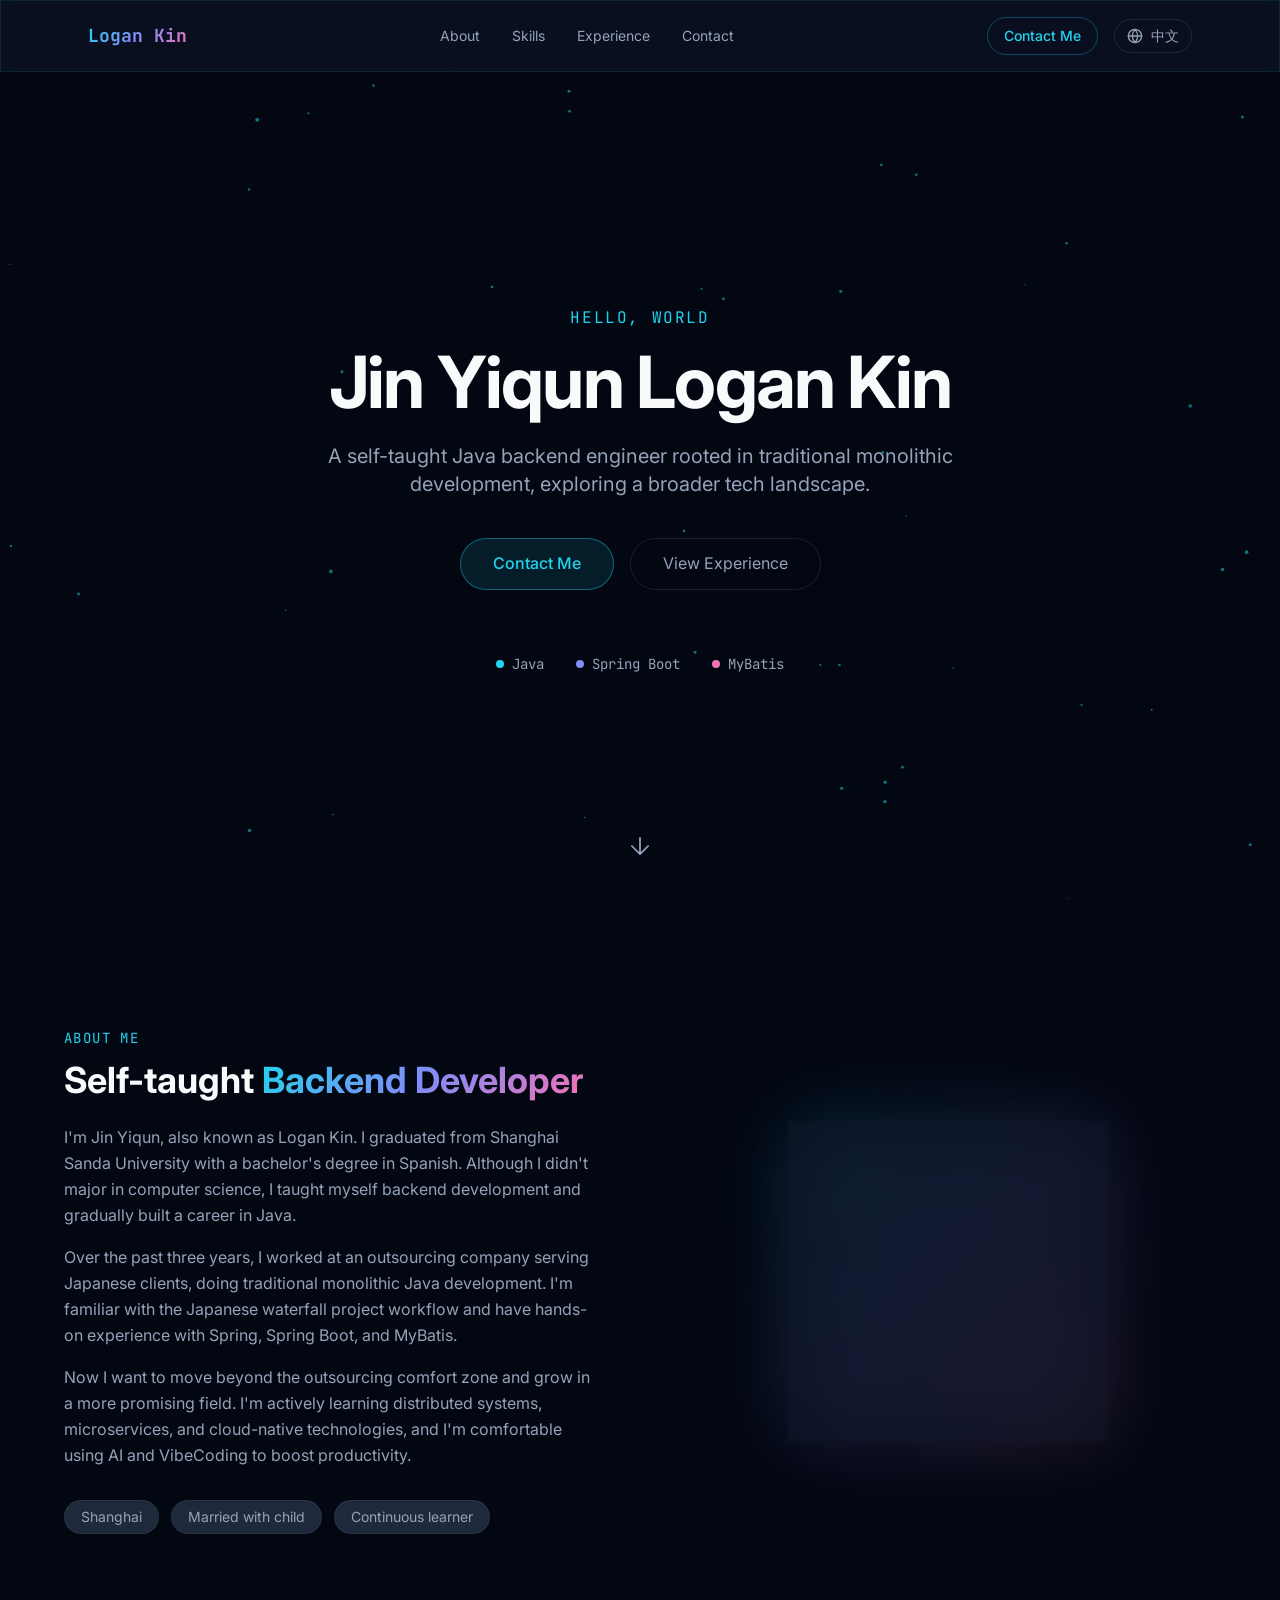
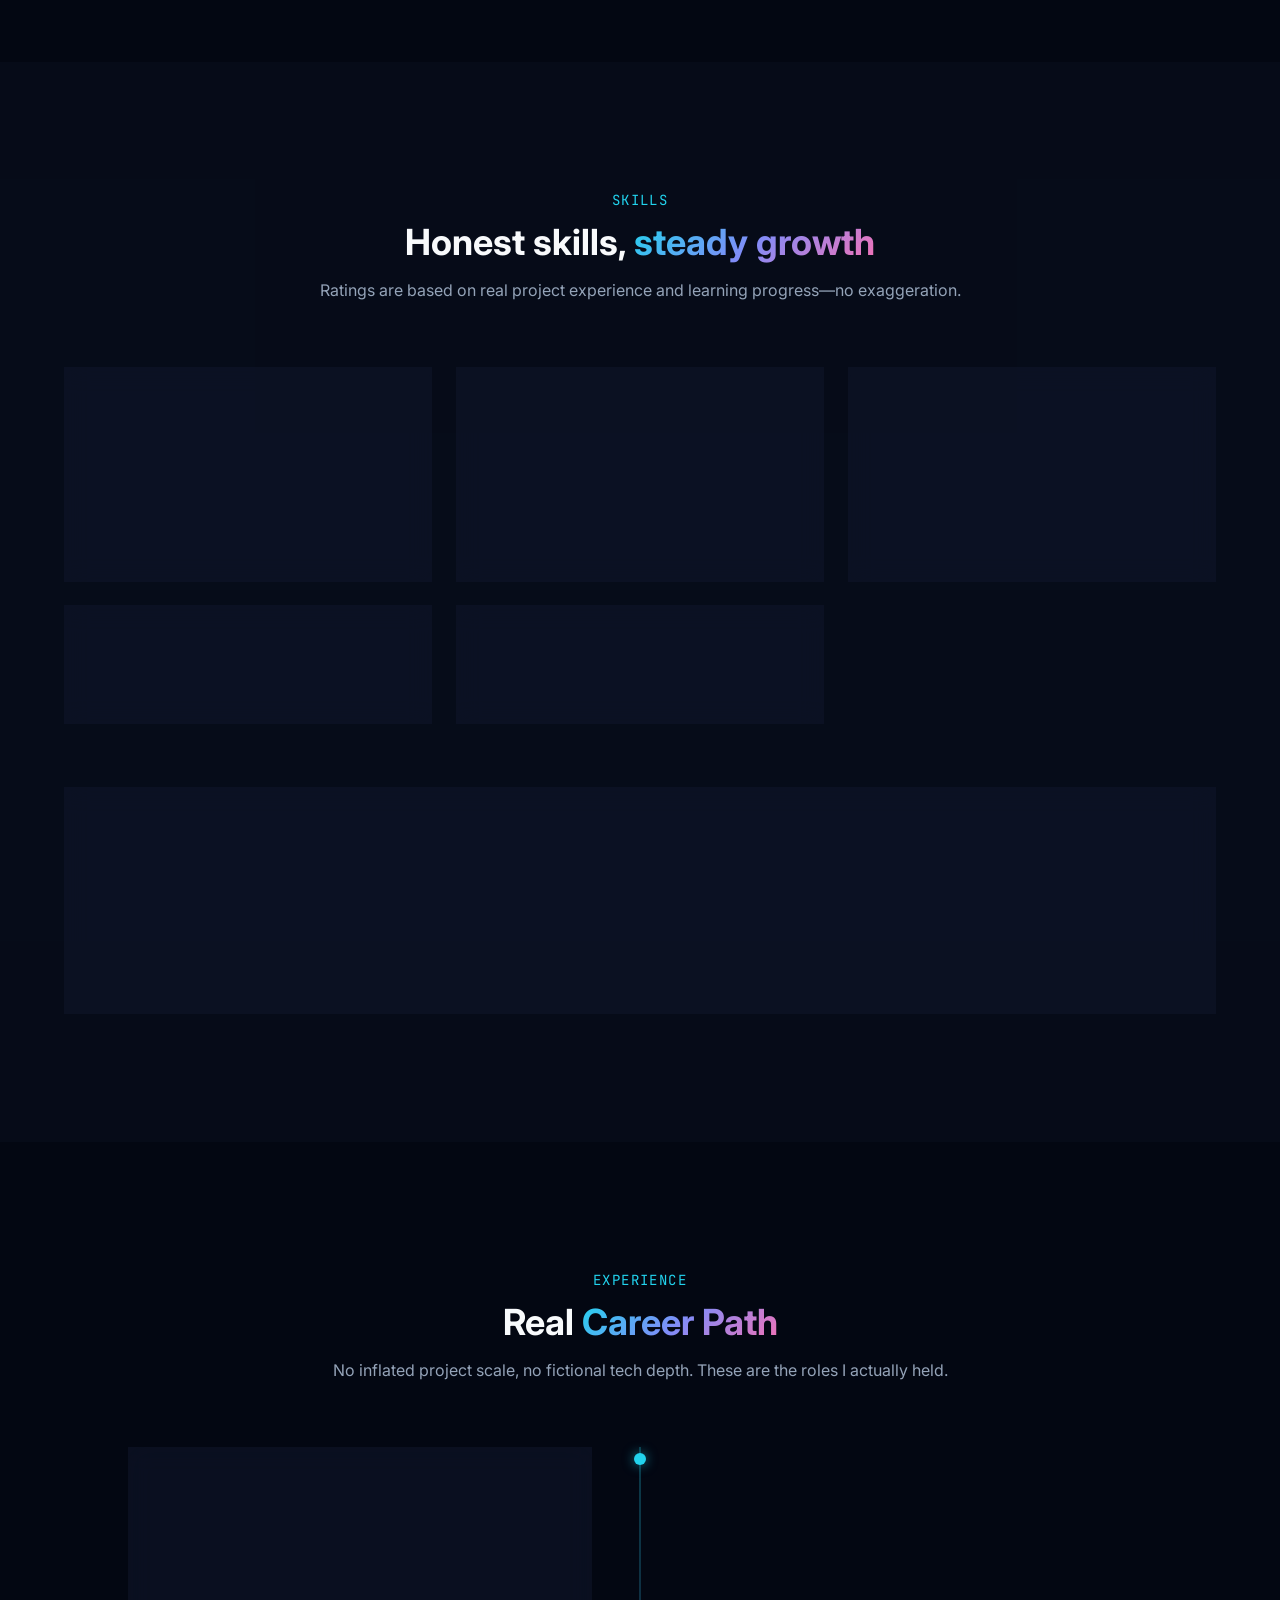
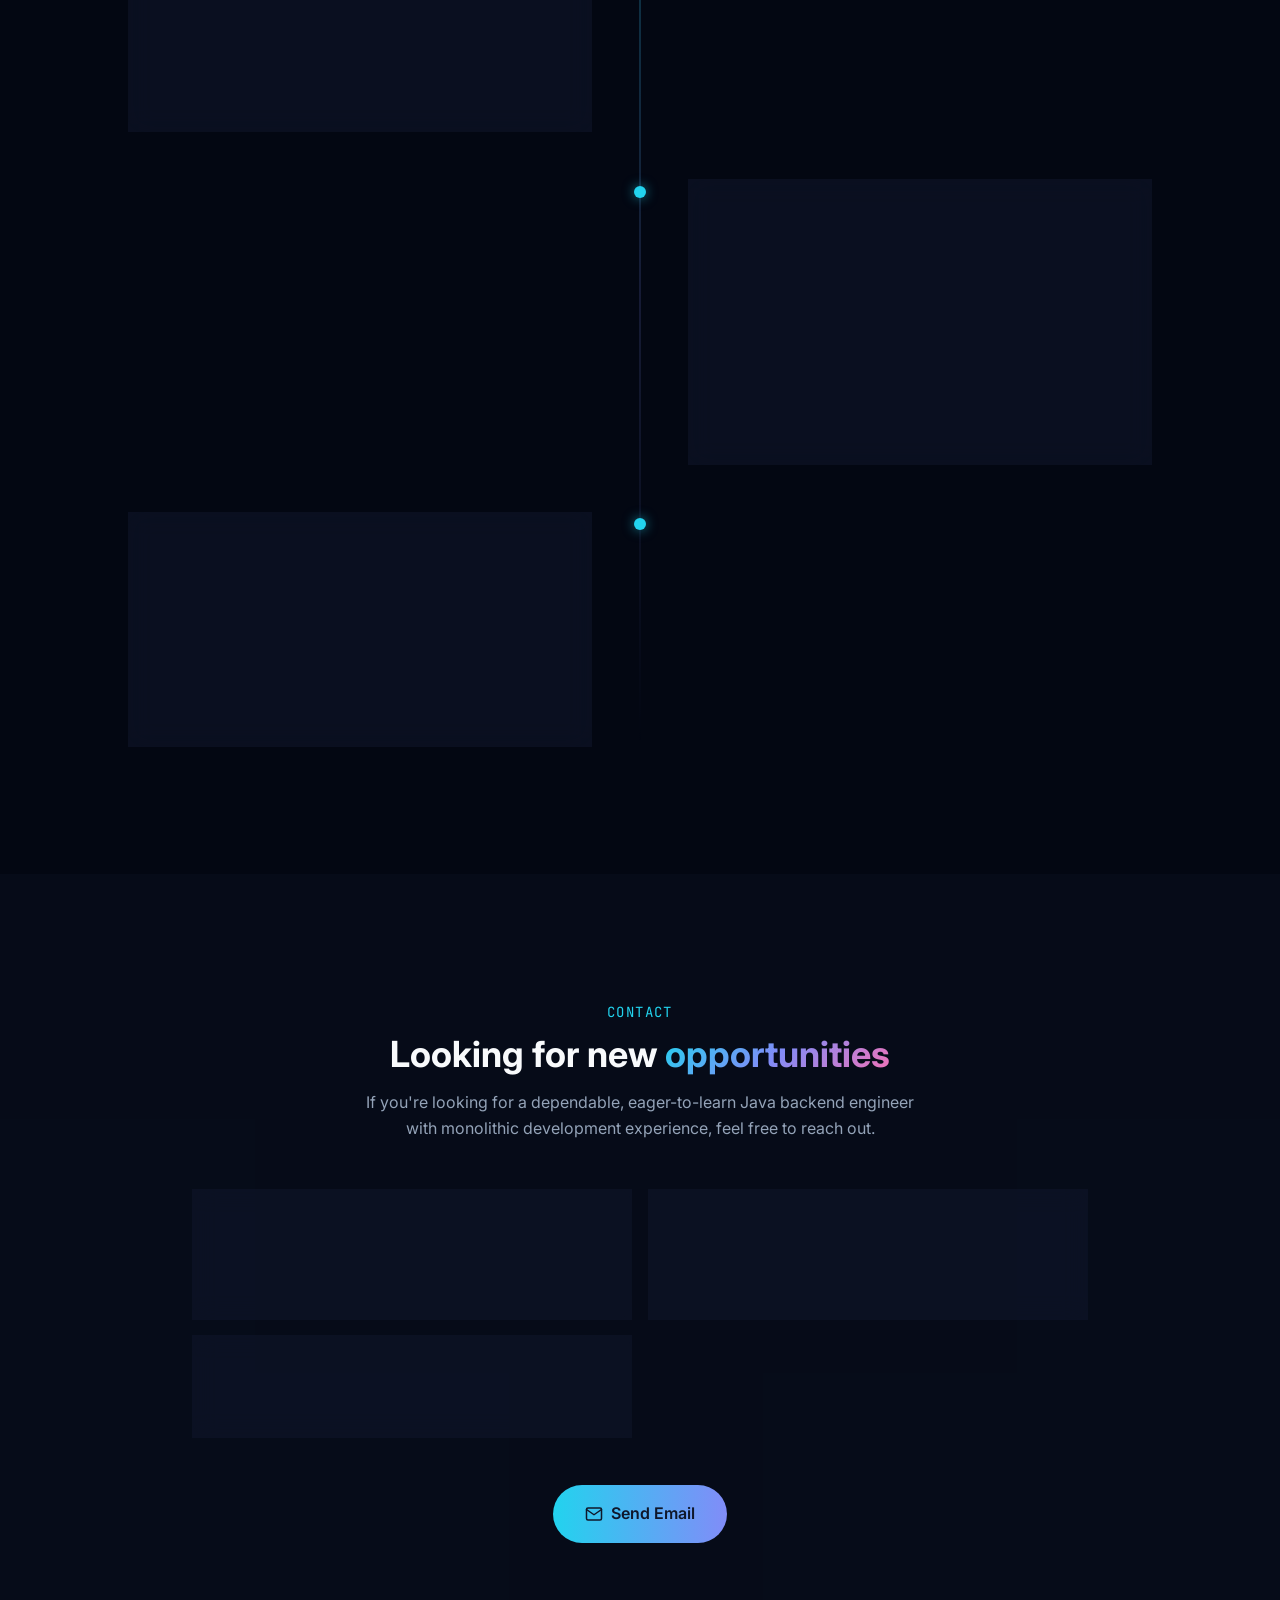
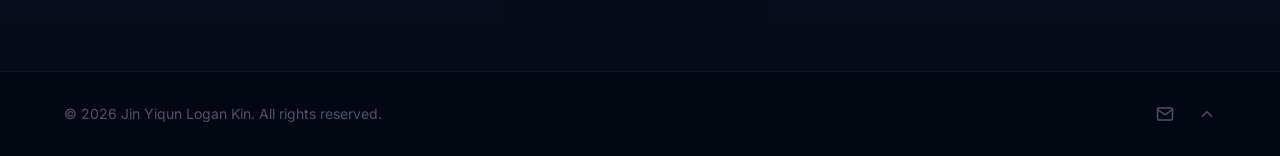
==== index.html @ c872711f "Add files via upload" ====
<!DOCTYPE html><html lang="zh-CN"> <head><meta charset="UTF-8"><meta name="viewport" content="width=device-width, initial-scale=1.0"><meta name="theme-color" content="#030712"><title>金艺群 Logan Kin | Java 后端开发工程师</title><meta name="description" content="金艺群（Logan Kin）的个人官网。非科班自学 Java 后端开发，熟悉 Spring Boot、MyBatis、Redis 与传统单体架构，持续学习中。"><link rel="canonical" href="https://logankin.dev/"><!-- Alternate languages --><link rel="alternate" hreflang="zh-CN" href="https://logankin.dev/"><link rel="alternate" hreflang="en-US" href="https://logankin.dev/en/"><link rel="alternate" hreflang="x-default" href="https://logankin.dev/"><!-- Open Graph --><meta property="og:type" content="website"><meta property="og:site_name" content="Logan Kin Portfolio"><meta property="og:title" content="金艺群 Logan Kin | Java 后端开发工程师"><meta property="og:description" content="金艺群（Logan Kin）的个人官网。非科班自学 Java 后端开发，熟悉 Spring Boot、MyBatis、Redis 与传统单体架构，持续学习中。"><meta property="og:url" content="https://logankin.dev/"><meta property="og:image" content="https://logankin.dev/og-image.png"><meta property="og:locale" content="zh_CN"><!-- Twitter Card --><meta name="twitter:card" content="summary_large_image"><meta name="twitter:title" content="金艺群 Logan Kin | Java 后端开发工程师"><meta name="twitter:description" content="金艺群（Logan Kin）的个人官网。非科班自学 Java 后端开发，熟悉 Spring Boot、MyBatis、Redis 与传统单体架构，持续学习中。"><meta name="twitter:image" content="https://logankin.dev/og-image.png"><!-- Favicons --><link rel="icon" type="image/svg+xml" href="./favicon.svg"><link rel="apple-touch-icon" href="./apple-touch-icon.png"><!-- JSON-LD --><script type="application/ld+json">{"@context":"https://schema.org","@type":"Person","name":"金艺群","alternateName":"Logan Kin","jobTitle":"Java 后端开发工程师","url":"https://logankin.dev","email":"jinyiqun1999@outlook.com","telephone":"+86-150-0211-4696","address":{"@type":"PostalAddress","addressLocality":"上海","addressCountry":"CN"},"knowsAbout":["Java","Spring Boot","MyBatis","Redis","SQL","Backend Development"]}</script><!-- Preconnect --><link rel="preconnect" href="https://fonts.googleapis.com"><link rel="preconnect" href="https://fonts.gstatic.com" crossorigin><link rel="stylesheet" href="./_astro/index.CgDMUUZ0.css"><script type="module">document.querySelectorAll(".copy-btn").forEach(e=>{e.addEventListener("click",async()=>{const n=e.getAttribute("data-copy"),o=e.getAttribute("data-copied")||"Copied";if(n)try{await navigator.clipboard.writeText(n);const r=e.innerHTML;e.innerHTML=`<svg xmlns="http://www.w3.org/2000/svg" width="14" height="14" viewBox="0 0 24 24" fill="none" stroke="currentColor" stroke-width="2" stroke-linecap="round" stroke-linejoin="round"><polyline points="20 6 9 17 4 12"></polyline></svg><span>${o}</span>`,setTimeout(()=>{e.innerHTML=r},2e3)}catch{}})});const i=document.getElementById("mobile-menu-toggle"),t=document.getElementById("mobile-menu");i&&t&&(i.addEventListener("click",()=>{const e=!t.classList.contains("hidden");t.classList.toggle("hidden"),i.setAttribute("aria-expanded",String(!e))}),t.querySelectorAll("a").forEach(e=>{e.addEventListener("click",()=>{t.classList.add("hidden"),i.setAttribute("aria-expanded","false")})}));
</script></head> <body> <canvas id="particles-canvas" aria-hidden="true"></canvas> <header class="fixed top-0 left-0 right-0 z-50 glass"> <nav class="max-w-6xl mx-auto px-6 py-4 flex items-center justify-between" aria-label="主导航"> <a href="#" class="text-lg font-bold font-mono text-gradient" aria-label="回到首页">Logan Kin</a> <ul class="hidden md:flex items-center gap-8"> <li> <a href="#about" class="text-sm text-muted hover:text-primary transition-colors duration-300 relative group"> 关于 <span class="absolute -bottom-1 left-0 w-0 h-px bg-primary transition-all duration-300 group-hover:w-full"></span> </a> </li><li> <a href="#skills" class="text-sm text-muted hover:text-primary transition-colors duration-300 relative group"> 技能 <span class="absolute -bottom-1 left-0 w-0 h-px bg-primary transition-all duration-300 group-hover:w-full"></span> </a> </li><li> <a href="#experience" class="text-sm text-muted hover:text-primary transition-colors duration-300 relative group"> 经历 <span class="absolute -bottom-1 left-0 w-0 h-px bg-primary transition-all duration-300 group-hover:w-full"></span> </a> </li><li> <a href="#contact" class="text-sm text-muted hover:text-primary transition-colors duration-300 relative group"> 联系 <span class="absolute -bottom-1 left-0 w-0 h-px bg-primary transition-all duration-300 group-hover:w-full"></span> </a> </li> </ul> <div class="hidden md:flex items-center gap-4"> <a href="#contact" class="px-4 py-2 text-sm font-medium rounded-full border border-primary/30 text-primary hover:bg-primary/10 transition-all duration-300"> 联系我 </a> <a href="./en/" class="flex items-center gap-2 px-3 py-1.5 text-sm rounded-full border border-white/10 text-muted hover:text-primary hover:border-primary/40 transition-all duration-300" aria-label="Switch to English"> <svg xmlns="http://www.w3.org/2000/svg" width="16" height="16" viewBox="0 0 24 24" fill="none" stroke="currentColor" stroke-width="2" stroke-linecap="round" stroke-linejoin="round"><circle cx="12" cy="12" r="10"></circle><line x1="2" y1="12" x2="22" y2="12"></line><path d="M12 2a15.3 15.3 0 0 1 4 10 15.3 15.3 0 0 1-4 10 15.3 15.3 0 0 1-4-10 15.3 15.3 0 0 1 4-10z"></path></svg> <span>English</span> </a> </div> <button id="mobile-menu-toggle" class="md:hidden p-2 text-muted hover:text-primary" aria-expanded="false" aria-controls="mobile-menu" aria-label="打开菜单"> <svg xmlns="http://www.w3.org/2000/svg" width="24" height="24" viewBox="0 0 24 24" fill="none" stroke="currentColor" stroke-width="2" stroke-linecap="round" stroke-linejoin="round"><line x1="3" y1="12" x2="21" y2="12"></line><line x1="3" y1="6" x2="21" y2="6"></line><line x1="3" y1="18" x2="21" y2="18"></line></svg> </button> </nav> <div id="mobile-menu" class="md:hidden hidden border-t border-white/5"> <ul class="px-6 py-4 space-y-3"> <li> <a href="#about" class="block text-muted hover:text-primary transition-colors py-2">关于</a> </li><li> <a href="#skills" class="block text-muted hover:text-primary transition-colors py-2">技能</a> </li><li> <a href="#experience" class="block text-muted hover:text-primary transition-colors py-2">经历</a> </li><li> <a href="#contact" class="block text-muted hover:text-primary transition-colors py-2">联系</a> </li> <li> <a href="#contact" class="block text-primary py-2">联系我</a> </li> <li> <a href="./en/" class="flex items-center gap-2 px-3 py-1.5 text-sm rounded-full border border-white/10 text-muted hover:text-primary hover:border-primary/40 transition-all duration-300" aria-label="Switch to English"> <svg xmlns="http://www.w3.org/2000/svg" width="16" height="16" viewBox="0 0 24 24" fill="none" stroke="currentColor" stroke-width="2" stroke-linecap="round" stroke-linejoin="round"><circle cx="12" cy="12" r="10"></circle><line x1="2" y1="12" x2="22" y2="12"></line><path d="M12 2a15.3 15.3 0 0 1 4 10 15.3 15.3 0 0 1-4 10 15.3 15.3 0 0 1-4-10 15.3 15.3 0 0 1 4-10z"></path></svg> <span>English</span> </a> </li> </ul> </div> </header>  <main>  <section id="hero" class="relative min-h-screen flex items-center justify-center px-6 pt-20 overflow-hidden" aria-label="首页介绍"> <div class="max-w-5xl mx-auto text-center z-10"> <p class="reveal font-mono text-primary text-sm md:text-base tracking-widest mb-4 uppercase"> Hello, World </p> <h1 class="hero-title text-4xl md:text-6xl lg:text-7xl font-bold tracking-tight mb-6"> <span class="text-gradient">金艺群</span> <span class="block mt-2 text-white/90">Logan Kin</span> </h1> <p class="reveal text-lg md:text-xl text-muted max-w-2xl mx-auto mb-10 leading-relaxed"> 非科班出身的 Java 后端开发工程师，扎根传统单体开发，正在探索更广阔的技术世界。 </p> <div class="reveal flex flex-col sm:flex-row items-center justify-center gap-4"> <a href="#contact" class="group relative px-8 py-3 rounded-full bg-primary/10 border border-primary/40 text-primary font-medium hover:bg-primary/20 transition-all duration-300 overflow-hidden"> <span class="relative z-10">联系我</span> <span class="absolute inset-0 bg-gradient-to-r from-primary/20 via-secondary/20 to-accent/20 opacity-0 group-hover:opacity-100 transition-opacity duration-500"></span> </a> <a href="#experience" class="px-8 py-3 rounded-full border border-white/10 text-muted hover:text-white hover:border-white/30 transition-all duration-300"> 查看经历 </a> </div> <div class="reveal mt-16 flex items-center justify-center gap-8 text-muted font-mono text-sm"> <div class="flex items-center gap-2"> <span class="w-2 h-2 rounded-full animate-pulse bg-primary"></span> <span>Java</span> </div><div class="flex items-center gap-2"> <span class="w-2 h-2 rounded-full animate-pulse bg-secondary"></span> <span>Spring Boot</span> </div><div class="flex items-center gap-2"> <span class="w-2 h-2 rounded-full animate-pulse bg-accent"></span> <span>MyBatis</span> </div> </div> </div> <div class="absolute bottom-10 left-1/2 -translate-x-1/2 animate-float"> <a href="#about" class="text-muted hover:text-primary transition-colors" aria-label="向下滚动"> <svg xmlns="http://www.w3.org/2000/svg" width="28" height="28" viewBox="0 0 24 24" fill="none" stroke="currentColor" stroke-width="1.5" stroke-linecap="round" stroke-linejoin="round"> <path d="M12 5v14M19 12l-7 7-7-7"></path> </svg> </a> </div> </section> <section id="about" class="py-24 md:py-32 px-6"> <div class="max-w-6xl mx-auto"> <div class="grid md:grid-cols-2 gap-12 lg:gap-20 items-center"> <div class="reveal order-2 md:order-1"> <p class="font-mono text-primary text-sm tracking-widest mb-3 uppercase">关于我</p> <h2 class="text-3xl md:text-4xl font-bold mb-6"> 自学成长的<span class="text-gradient">后端开发者</span> </h2> <div class="space-y-4 text-muted leading-relaxed"> <p>我是金艺群，英文名 Logan Kin，上海杉达学院西班牙语本科毕业。虽然不是计算机科班出身，但通过后端的自学与实践，逐步走上了 Java 开发的道路。</p><p>过去三年，我在对日外包公司从事传统单体 Java 开发，熟悉日本瀑布流项目流程，积累了 Spring、Spring Boot、MyBatis 等主流技术栈的实战经验。</p><p>目前我希望跳出对日外包的舒适区，转向更有发展空间的领域。对分布式、微服务、云原生等方向保持学习热情，也乐于借助 AI 与 VibeCoding 提升开发效率。</p> </div> <div class="mt-8 flex flex-wrap gap-3"> <span class="px-4 py-1.5 rounded-full text-sm bg-surface-light border border-white/5 text-muted">上海</span><span class="px-4 py-1.5 rounded-full text-sm bg-surface-light border border-white/5 text-muted">已婚已育</span><span class="px-4 py-1.5 rounded-full text-sm bg-surface-light border border-white/5 text-muted">持续学习</span> </div> </div> <div class="reveal order-1 md:order-2 flex justify-center"> <div class="relative w-64 h-64 md:w-80 md:h-80"> <div class="absolute inset-0 rounded-2xl bg-gradient-to-br from-primary/30 via-secondary/30 to-accent/30 blur-2xl opacity-60"></div> <div class="relative w-full h-full rounded-2xl overflow-hidden glass glow-border"> <img src="./avatar.jpg" alt="金艺群证件照" width="320" height="320" class="w-full h-full object-cover object-top" loading="eager"> </div> </div> </div> </div> </div> </section> <section id="skills" class="py-24 md:py-32 px-6 bg-surface/30"> <div class="max-w-6xl mx-auto"> <div class="text-center max-w-2xl mx-auto mb-16 reveal"> <p class="font-mono text-primary text-sm tracking-widest mb-3 uppercase">技能栈</p> <h2 class="text-3xl md:text-4xl font-bold mb-4"> 真实能力，<span class="text-gradient">持续精进</span> </h2> <p class="text-muted"> 以下评估基于实际项目经验与学习程度，不夸大、不虚构。 </p> </div> <div class="grid md:grid-cols-2 lg:grid-cols-3 gap-6"> <div class="reveal glass rounded-2xl p-6 glow-border"> <h3 class="text-primary font-mono text-sm tracking-wider mb-4 uppercase">后端核心</h3> <div class="space-y-4"> <div> <div class="flex justify-between text-sm mb-1.5"> <span class="text-slate-200">Java / Spring Boot</span> <span class="font-mono text-muted">85%</span> </div> <div class="h-1.5 w-full bg-surface-light rounded-full overflow-hidden"> <div class="skill-progress h-full rounded-full bg-gradient-to-r from-primary to-secondary" data-width="85%"></div> </div> </div><div> <div class="flex justify-between text-sm mb-1.5"> <span class="text-slate-200">Spring / Spring MVC</span> <span class="font-mono text-muted">80%</span> </div> <div class="h-1.5 w-full bg-surface-light rounded-full overflow-hidden"> <div class="skill-progress h-full rounded-full bg-gradient-to-r from-primary to-secondary" data-width="80%"></div> </div> </div><div> <div class="flex justify-between text-sm mb-1.5"> <span class="text-slate-200">MyBatis</span> <span class="font-mono text-muted">78%</span> </div> <div class="h-1.5 w-full bg-surface-light rounded-full overflow-hidden"> <div class="skill-progress h-full rounded-full bg-gradient-to-r from-primary to-secondary" data-width="78%"></div> </div> </div> </div> </div><div class="reveal glass rounded-2xl p-6 glow-border"> <h3 class="text-primary font-mono text-sm tracking-wider mb-4 uppercase">数据</h3> <div class="space-y-4"> <div> <div class="flex justify-between text-sm mb-1.5"> <span class="text-slate-200">SQL Server / Oracle / MySQL</span> <span class="font-mono text-muted">70%</span> </div> <div class="h-1.5 w-full bg-surface-light rounded-full overflow-hidden"> <div class="skill-progress h-full rounded-full bg-gradient-to-r from-primary to-secondary" data-width="70%"></div> </div> </div><div> <div class="flex justify-between text-sm mb-1.5"> <span class="text-slate-200">Redis 基础使用</span> <span class="font-mono text-muted">55%</span> </div> <div class="h-1.5 w-full bg-surface-light rounded-full overflow-hidden"> <div class="skill-progress h-full rounded-full bg-gradient-to-r from-primary to-secondary" data-width="55%"></div> </div> </div> </div> </div><div class="reveal glass rounded-2xl p-6 glow-border"> <h3 class="text-primary font-mono text-sm tracking-wider mb-4 uppercase">前端</h3> <div class="space-y-4"> <div> <div class="flex justify-between text-sm mb-1.5"> <span class="text-slate-200">HTML / CSS / JavaScript</span> <span class="font-mono text-muted">65%</span> </div> <div class="h-1.5 w-full bg-surface-light rounded-full overflow-hidden"> <div class="skill-progress h-full rounded-full bg-gradient-to-r from-primary to-secondary" data-width="65%"></div> </div> </div><div> <div class="flex justify-between text-sm mb-1.5"> <span class="text-slate-200">React / Vue（基础）</span> <span class="font-mono text-muted">40%</span> </div> <div class="h-1.5 w-full bg-surface-light rounded-full overflow-hidden"> <div class="skill-progress h-full rounded-full bg-gradient-to-r from-primary to-secondary" data-width="40%"></div> </div> </div> </div> </div><div class="reveal glass rounded-2xl p-6 glow-border"> <h3 class="text-primary font-mono text-sm tracking-wider mb-4 uppercase">工具</h3> <div class="space-y-4"> <div> <div class="flex justify-between text-sm mb-1.5"> <span class="text-slate-200">Python 爬虫</span> <span class="font-mono text-muted">45%</span> </div> <div class="h-1.5 w-full bg-surface-light rounded-full overflow-hidden"> <div class="skill-progress h-full rounded-full bg-gradient-to-r from-primary to-secondary" data-width="45%"></div> </div> </div> </div> </div><div class="reveal glass rounded-2xl p-6 glow-border"> <h3 class="text-primary font-mono text-sm tracking-wider mb-4 uppercase">拓展</h3> <div class="space-y-4"> <div> <div class="flex justify-between text-sm mb-1.5"> <span class="text-slate-200">RabbitMQ / Spring Cloud（概念）</span> <span class="font-mono text-muted">30%</span> </div> <div class="h-1.5 w-full bg-surface-light rounded-full overflow-hidden"> <div class="skill-progress h-full rounded-full bg-gradient-to-r from-primary to-secondary" data-width="30%"></div> </div> </div> </div> </div> </div> <div class="mt-16 reveal glass rounded-2xl p-8 glow-border"> <h3 class="text-lg font-semibold mb-4">语言能力</h3> <div class="grid sm:grid-cols-3 gap-4 text-sm text-muted"> <div class="p-4 rounded-xl bg-surface/50"> <strong class="block text-white mb-1">日语</strong> 曾达到 JLPT N2 / JTEST 准 A，目前口语与听力有所下降，仍在保持接触。 </div><div class="p-4 rounded-xl bg-surface/50"> <strong class="block text-white mb-1">英语</strong> 书面阅读与技术文档基本无障碍，口语表达仍在加强。 </div><div class="p-4 rounded-xl bg-surface/50"> <strong class="block text-white mb-1">西班牙语</strong> 本科专业背景，长期未使用，已遗忘大部分内容。 </div> </div> </div> </div> </section> <section id="experience" class="py-24 md:py-32 px-6"> <div class="max-w-5xl mx-auto"> <div class="text-center max-w-2xl mx-auto mb-16 reveal"> <p class="font-mono text-primary text-sm tracking-widest mb-3 uppercase">工作经历</p> <h2 class="text-3xl md:text-4xl font-bold mb-4"> 真实的<span class="text-gradient">成长轨迹</span> </h2> <p class="text-muted"> 不夸大项目规模，不虚构技术深度。以下为我实际参与过的工作经历。 </p> </div> <div class="relative"> <div class="absolute left-4 md:left-1/2 top-0 bottom-0 w-px bg-gradient-to-b from-primary/50 via-secondary/30 to-transparent md:-translate-x-1/2"></div> <div class="relative mb-12 last:mb-0 reveal"> <div class="absolute left-4 md:left-1/2 w-3 h-3 rounded-full bg-primary shadow-[0_0_12px_rgba(34,211,238,0.6)] md:-translate-x-1/2 translate-y-1.5"></div> <div class="ml-12 md:ml-0 md:w-1/2 md:pr-12 md:text-right"> <div class="glass rounded-2xl p-6 glow-border hover:border-primary/30 transition-colors duration-300"> <span class="font-mono text-primary text-sm">2026.05 – 2026.06</span> <h3 class="text-xl font-semibold mt-2 mb-3">医疗耗材销售公司 · IT 经理</h3> <p class="text-muted text-sm leading-relaxed mb-4">负责公司内部系统支持、数据整理、展会与送货单等事务性工作。因工作内容与职业规划不符，一个月后离职。这段经历让我更清楚自己希望深耕的方向。</p> <div class="flex flex-wrap gap-2 md:justify-end"> <span class="px-2.5 py-1 rounded-md text-xs bg-surface-light text-muted border border-white/5"> Python </span><span class="px-2.5 py-1 rounded-md text-xs bg-surface-light text-muted border border-white/5"> 小工具开发 </span><span class="px-2.5 py-1 rounded-md text-xs bg-surface-light text-muted border border-white/5"> 数据整理 </span> </div> </div> </div> </div><div class="relative mb-12 last:mb-0 reveal"> <div class="absolute left-4 md:left-1/2 w-3 h-3 rounded-full bg-primary shadow-[0_0_12px_rgba(34,211,238,0.6)] md:-translate-x-1/2 translate-y-1.5"></div> <div class="ml-12 md:ml-0 md:w-1/2 md:pl-12 md:ml-auto"> <div class="glass rounded-2xl p-6 glow-border hover:border-primary/30 transition-colors duration-300"> <span class="font-mono text-primary text-sm">2023.04 – 2026.02</span> <h3 class="text-xl font-semibold mt-2 mb-3">对日外包公司 · Java 后端开发</h3> <p class="text-muted text-sm leading-relaxed mb-4">主要工作为根据日方提供的详细设计书完成单体 Java 项目的 CRUD 开发与测试。熟悉了 Spring、Spring Boot、MyBatis 以及日本瀑布流项目管理流程，积累了丰富的传统单体开发经验。</p> <div class="flex flex-wrap gap-2 "> <span class="px-2.5 py-1 rounded-md text-xs bg-surface-light text-muted border border-white/5"> Java </span><span class="px-2.5 py-1 rounded-md text-xs bg-surface-light text-muted border border-white/5"> Spring Boot </span><span class="px-2.5 py-1 rounded-md text-xs bg-surface-light text-muted border border-white/5"> MyBatis </span><span class="px-2.5 py-1 rounded-md text-xs bg-surface-light text-muted border border-white/5"> SQL Server </span><span class="px-2.5 py-1 rounded-md text-xs bg-surface-light text-muted border border-white/5"> Oracle </span> </div> </div> </div> </div><div class="relative mb-12 last:mb-0 reveal"> <div class="absolute left-4 md:left-1/2 w-3 h-3 rounded-full bg-primary shadow-[0_0_12px_rgba(34,211,238,0.6)] md:-translate-x-1/2 translate-y-1.5"></div> <div class="ml-12 md:ml-0 md:w-1/2 md:pr-12 md:text-right"> <div class="glass rounded-2xl p-6 glow-border hover:border-primary/30 transition-colors duration-300"> <span class="font-mono text-primary text-sm">2022.09 – 2022.12</span> <h3 class="text-xl font-semibold mt-2 mb-3">美国留学生创业公司 · 后端开发实习</h3> <p class="text-muted text-sm leading-relaxed mb-4">大三期间的初次后端实习，参与简单的 CRUD 功能开发与维护。虽然工作内容较基础，但这是我正式踏入后端开发领域的起点。</p> <div class="flex flex-wrap gap-2 md:justify-end"> <span class="px-2.5 py-1 rounded-md text-xs bg-surface-light text-muted border border-white/5"> Java </span><span class="px-2.5 py-1 rounded-md text-xs bg-surface-light text-muted border border-white/5"> CRUD </span><span class="px-2.5 py-1 rounded-md text-xs bg-surface-light text-muted border border-white/5"> 入门实践 </span> </div> </div> </div> </div> </div> </div> </section> <section id="contact" class="py-24 md:py-32 px-6 bg-surface/30"> <div class="max-w-4xl mx-auto text-center"> <div class="reveal mb-12"> <p class="font-mono text-primary text-sm tracking-widest mb-3 uppercase">联系我</p> <h2 class="text-3xl md:text-4xl font-bold mb-4"> 期待新的<span class="text-gradient">机会</span> </h2> <p class="text-muted max-w-xl mx-auto"> 如果你正在寻找一名踏实、肯学、具备单体 Java 开发经验的工程师，欢迎通过以下方式与我联系。 </p> </div> <div class="grid sm:grid-cols-2 gap-4 mb-12"> <div class="reveal glass rounded-2xl p-6 text-left glow-border group hover:border-primary/30 transition-colors duration-300"> <p class="text-xs font-mono text-muted uppercase tracking-wider mb-2">邮箱</p> <a href="mailto:jinyiqun1999@outlook.com" class="text-lg text-white hover:text-primary transition-colors break-all"> jinyiqun1999@outlook.com </a> <button type="button" class="copy-btn mt-3 text-xs text-primary hover:text-white transition-colors flex items-center gap-1" data-copy="jinyiqun1999@outlook.com" data-copied="已复制"> <svg xmlns="http://www.w3.org/2000/svg" width="14" height="14" viewBox="0 0 24 24" fill="none" stroke="currentColor" stroke-width="2" stroke-linecap="round" stroke-linejoin="round"><rect x="9" y="9" width="13" height="13" rx="2" ry="2"></rect><path d="M5 15H4a2 2 0 0 1-2-2V4a2 2 0 0 1 2-2h9a2 2 0 0 1 2 2v1"></path></svg> <span>复制邮箱</span> </button> </div><div class="reveal glass rounded-2xl p-6 text-left glow-border group hover:border-primary/30 transition-colors duration-300"> <p class="text-xs font-mono text-muted uppercase tracking-wider mb-2">手机</p> <a href="tel:+8615002114696" class="text-lg text-white hover:text-primary transition-colors break-all"> 150 0211 4696 </a>  </div><div class="reveal glass rounded-2xl p-6 text-left glow-border group hover:border-primary/30 transition-colors duration-300"> <p class="text-xs font-mono text-muted uppercase tracking-wider mb-2">所在城市</p> <p class="text-lg text-white">上海</p>  </div> </div> <div class="reveal"> <a href="mailto:jinyiqun1999@outlook.com" class="inline-flex items-center gap-2 px-8 py-4 rounded-full bg-gradient-to-r from-primary to-secondary text-slate-900 font-semibold hover:opacity-90 transition-opacity"> <svg xmlns="http://www.w3.org/2000/svg" width="18" height="18" viewBox="0 0 24 24" fill="none" stroke="currentColor" stroke-width="2" stroke-linecap="round" stroke-linejoin="round"><path d="M4 4h16c1.1 0 2 .9 2 2v12c0 1.1-.9 2-2 2H4c-1.1 0-2-.9-2-2V6c0-1.1.9-2 2-2z"></path><polyline points="22,6 12,13 2,6"></polyline></svg> 发送邮件 </a> </div> </div> </section>  <footer class="py-8 px-6 border-t border-white/5"> <div class="max-w-6xl mx-auto flex flex-col md:flex-row items-center justify-between gap-4"> <p class="text-sm text-muted-dark">
&copy; 2026 金艺群 Logan Kin. All rights reserved. </p> <div class="flex items-center gap-6"> <a href="mailto:jinyiqun1999@outlook.com" class="text-muted-dark hover:text-primary transition-colors" aria-label="发送邮件"> <svg xmlns="http://www.w3.org/2000/svg" width="18" height="18" viewBox="0 0 24 24" fill="none" stroke="currentColor" stroke-width="2" stroke-linecap="round" stroke-linejoin="round"><path d="M4 4h16c1.1 0 2 .9 2 2v12c0 1.1-.9 2-2 2H4c-1.1 0-2-.9-2-2V6c0-1.1.9-2 2-2z"></path><polyline points="22,6 12,13 2,6"></polyline></svg> </a> <button id="back-to-top" class="text-muted-dark hover:text-primary transition-colors" aria-label="返回顶部"> <svg xmlns="http://www.w3.org/2000/svg" width="18" height="18" viewBox="0 0 24 24" fill="none" stroke="currentColor" stroke-width="2" stroke-linecap="round" stroke-linejoin="round"><path d="M18 15l-6-6-6 6"></path></svg> </button> </div> </div> </footer>  </main> <script src="./scripts/particles.js"></script> <script src="./scripts/animations.js"></script> </body> </html> <script>
  (function () {
    const hasVisited = sessionStorage.getItem('lang-redirect');
    if (hasVisited) return;
    sessionStorage.setItem('lang-redirect', '1');

    const lang = navigator.language || navigator.languages?.[0] || 'zh';
    if (lang.toLowerCase().startsWith('en')) {
      window.location.href = '/en/';
    }
  })();
</script>
---- _astro/index.CgDMUUZ0.css ----
@import"https://fonts.googleapis.com/css2?family=Inter:wght@300;400;500;600;700&family=JetBrains+Mono:wght@400;500;600&display=swap";*,:before,:after{--tw-border-spacing-x: 0;--tw-border-spacing-y: 0;--tw-translate-x: 0;--tw-translate-y: 0;--tw-rotate: 0;--tw-skew-x: 0;--tw-skew-y: 0;--tw-scale-x: 1;--tw-scale-y: 1;--tw-pan-x: ;--tw-pan-y: ;--tw-pinch-zoom: ;--tw-scroll-snap-strictness: proximity;--tw-gradient-from-position: ;--tw-gradient-via-position: ;--tw-gradient-to-position: ;--tw-ordinal: ;--tw-slashed-zero: ;--tw-numeric-figure: ;--tw-numeric-spacing: ;--tw-numeric-fraction: ;--tw-ring-inset: ;--tw-ring-offset-width: 0px;--tw-ring-offset-color: #fff;--tw-ring-color: rgb(59 130 246 / .5);--tw-ring-offset-shadow: 0 0 #0000;--tw-ring-shadow: 0 0 #0000;--tw-shadow: 0 0 #0000;--tw-shadow-colored: 0 0 #0000;--tw-blur: ;--tw-brightness: ;--tw-contrast: ;--tw-grayscale: ;--tw-hue-rotate: ;--tw-invert: ;--tw-saturate: ;--tw-sepia: ;--tw-drop-shadow: ;--tw-backdrop-blur: ;--tw-backdrop-brightness: ;--tw-backdrop-contrast: ;--tw-backdrop-grayscale: ;--tw-backdrop-hue-rotate: ;--tw-backdrop-invert: ;--tw-backdrop-opacity: ;--tw-backdrop-saturate: ;--tw-backdrop-sepia: ;--tw-contain-size: ;--tw-contain-layout: ;--tw-contain-paint: ;--tw-contain-style: }::backdrop{--tw-border-spacing-x: 0;--tw-border-spacing-y: 0;--tw-translate-x: 0;--tw-translate-y: 0;--tw-rotate: 0;--tw-skew-x: 0;--tw-skew-y: 0;--tw-scale-x: 1;--tw-scale-y: 1;--tw-pan-x: ;--tw-pan-y: ;--tw-pinch-zoom: ;--tw-scroll-snap-strictness: proximity;--tw-gradient-from-position: ;--tw-gradient-via-position: ;--tw-gradient-to-position: ;--tw-ordinal: ;--tw-slashed-zero: ;--tw-numeric-figure: ;--tw-numeric-spacing: ;--tw-numeric-fraction: ;--tw-ring-inset: ;--tw-ring-offset-width: 0px;--tw-ring-offset-color: #fff;--tw-ring-color: rgb(59 130 246 / .5);--tw-ring-offset-shadow: 0 0 #0000;--tw-ring-shadow: 0 0 #0000;--tw-shadow: 0 0 #0000;--tw-shadow-colored: 0 0 #0000;--tw-blur: ;--tw-brightness: ;--tw-contrast: ;--tw-grayscale: ;--tw-hue-rotate: ;--tw-invert: ;--tw-saturate: ;--tw-sepia: ;--tw-drop-shadow: ;--tw-backdrop-blur: ;--tw-backdrop-brightness: ;--tw-backdrop-contrast: ;--tw-backdrop-grayscale: ;--tw-backdrop-hue-rotate: ;--tw-backdrop-invert: ;--tw-backdrop-opacity: ;--tw-backdrop-saturate: ;--tw-backdrop-sepia: ;--tw-contain-size: ;--tw-contain-layout: ;--tw-contain-paint: ;--tw-contain-style: }*,:before,:after{box-sizing:border-box;border-width:0;border-style:solid;border-color:#e5e7eb}:before,:after{--tw-content: ""}html,:host{line-height:1.5;-webkit-text-size-adjust:100%;-moz-tab-size:4;-o-tab-size:4;tab-size:4;font-family:Inter,system-ui,-apple-system,BlinkMacSystemFont,Segoe UI,sans-serif;font-feature-settings:normal;font-variation-settings:normal;-webkit-tap-highlight-color:transparent}body{margin:0;line-height:inherit}hr{height:0;color:inherit;border-top-width:1px}abbr:where([title]){-webkit-text-decoration:underline dotted;text-decoration:underline dotted}h1,h2,h3,h4,h5,h6{font-size:inherit;font-weight:inherit}a{color:inherit;text-decoration:inherit}b,strong{font-weight:bolder}code,kbd,samp,pre{font-family:JetBrains Mono,Fira Code,Menlo,Monaco,monospace;font-feature-settings:normal;font-variation-settings:normal;font-size:1em}small{font-size:80%}sub,sup{font-size:75%;line-height:0;position:relative;vertical-align:baseline}sub{bottom:-.25em}sup{top:-.5em}table{text-indent:0;border-color:inherit;border-collapse:collapse}button,input,optgroup,select,textarea{font-family:inherit;font-feature-settings:inherit;font-variation-settings:inherit;font-size:100%;font-weight:inherit;line-height:inherit;letter-spacing:inherit;color:inherit;margin:0;padding:0}button,select{text-transform:none}button,input:where([type=button]),input:where([type=reset]),input:where([type=submit]){-webkit-appearance:button;background-color:transparent;background-image:none}:-moz-focusring{outline:auto}:-moz-ui-invalid{box-shadow:none}progress{vertical-align:baseline}::-webkit-inner-spin-button,::-webkit-outer-spin-button{height:auto}[type=search]{-webkit-appearance:textfield;outline-offset:-2px}::-webkit-search-decoration{-webkit-appearance:none}::-webkit-file-upload-button{-webkit-appearance:button;font:inherit}summary{display:list-item}blockquote,dl,dd,h1,h2,h3,h4,h5,h6,hr,figure,p,pre{margin:0}fieldset{margin:0;padding:0}legend{padding:0}ol,ul,menu{list-style:none;margin:0;padding:0}dialog{padding:0}textarea{resize:vertical}input::-moz-placeholder,textarea::-moz-placeholder{opacity:1;color:#9ca3af}input::placeholder,textarea::placeholder{opacity:1;color:#9ca3af}button,[role=button]{cursor:pointer}:disabled{cursor:default}img,svg,video,canvas,audio,iframe,embed,object{display:block;vertical-align:middle}img,video{max-width:100%;height:auto}[hidden]:where(:not([hidden=until-found])){display:none}.fixed{position:fixed}.absolute{position:absolute}.relative{position:relative}.inset-0{inset:0}.-bottom-1{bottom:-.25rem}.bottom-0{bottom:0}.bottom-10{bottom:2.5rem}.left-0{left:0}.left-1\/2{left:50%}.left-4{left:1rem}.right-0{right:0}.top-0{top:0}.z-10{z-index:10}.z-50{z-index:50}.order-1{order:1}.order-2{order:2}.mx-auto{margin-left:auto;margin-right:auto}.mb-1{margin-bottom:.25rem}.mb-1\.5{margin-bottom:.375rem}.mb-10{margin-bottom:2.5rem}.mb-12{margin-bottom:3rem}.mb-16{margin-bottom:4rem}.mb-2{margin-bottom:.5rem}.mb-3{margin-bottom:.75rem}.mb-4{margin-bottom:1rem}.mb-6{margin-bottom:1.5rem}.ml-12{margin-left:3rem}.mt-16{margin-top:4rem}.mt-2{margin-top:.5rem}.mt-3{margin-top:.75rem}.mt-8{margin-top:2rem}.block{display:block}.inline-block{display:inline-block}.flex{display:flex}.inline-flex{display:inline-flex}.grid{display:grid}.hidden{display:none}.h-1\.5{height:.375rem}.h-2{height:.5rem}.h-3{height:.75rem}.h-64{height:16rem}.h-full{height:100%}.h-px{height:1px}.min-h-screen{min-height:100vh}.w-0{width:0px}.w-2{width:.5rem}.w-3{width:.75rem}.w-64{width:16rem}.w-full{width:100%}.w-px{width:1px}.max-w-2xl{max-width:42rem}.max-w-4xl{max-width:56rem}.max-w-5xl{max-width:64rem}.max-w-6xl{max-width:72rem}.max-w-xl{max-width:36rem}.grow{flex-grow:1}.-translate-x-1\/2{--tw-translate-x: -50%;transform:translate(var(--tw-translate-x),var(--tw-translate-y)) rotate(var(--tw-rotate)) skew(var(--tw-skew-x)) skewY(var(--tw-skew-y)) scaleX(var(--tw-scale-x)) scaleY(var(--tw-scale-y))}.translate-y-1\.5{--tw-translate-y: .375rem;transform:translate(var(--tw-translate-x),var(--tw-translate-y)) rotate(var(--tw-rotate)) skew(var(--tw-skew-x)) skewY(var(--tw-skew-y)) scaleX(var(--tw-scale-x)) scaleY(var(--tw-scale-y))}.translate-y-4{--tw-translate-y: 1rem;transform:translate(var(--tw-translate-x),var(--tw-translate-y)) rotate(var(--tw-rotate)) skew(var(--tw-skew-x)) skewY(var(--tw-skew-y)) scaleX(var(--tw-scale-x)) scaleY(var(--tw-scale-y))}.transform{transform:translate(var(--tw-translate-x),var(--tw-translate-y)) rotate(var(--tw-rotate)) skew(var(--tw-skew-x)) skewY(var(--tw-skew-y)) scaleX(var(--tw-scale-x)) scaleY(var(--tw-scale-y))}@keyframes float{0%,to{transform:translateY(0)}50%{transform:translateY(-10px)}}.animate-float{animation:float 6s ease-in-out infinite}@keyframes pulse{50%{opacity:.5}}.animate-pulse{animation:pulse 2s cubic-bezier(.4,0,.6,1) infinite}.resize{resize:both}.flex-col{flex-direction:column}.flex-wrap{flex-wrap:wrap}.items-center{align-items:center}.justify-center{justify-content:center}.justify-between{justify-content:space-between}.gap-1{gap:.25rem}.gap-12{gap:3rem}.gap-2{gap:.5rem}.gap-3{gap:.75rem}.gap-4{gap:1rem}.gap-6{gap:1.5rem}.gap-8{gap:2rem}.space-y-3>:not([hidden])~:not([hidden]){--tw-space-y-reverse: 0;margin-top:calc(.75rem * calc(1 - var(--tw-space-y-reverse)));margin-bottom:calc(.75rem * var(--tw-space-y-reverse))}.space-y-4>:not([hidden])~:not([hidden]){--tw-space-y-reverse: 0;margin-top:calc(1rem * calc(1 - var(--tw-space-y-reverse)));margin-bottom:calc(1rem * var(--tw-space-y-reverse))}.overflow-hidden{overflow:hidden}.break-all{word-break:break-all}.rounded-2xl{border-radius:1rem}.rounded-full{border-radius:9999px}.rounded-md{border-radius:.375rem}.rounded-xl{border-radius:.75rem}.border{border-width:1px}.border-t{border-top-width:1px}.border-primary\/30{border-color:#22d3ee4d}.border-primary\/40{border-color:#22d3ee66}.border-white\/10{border-color:#ffffff1a}.border-white\/5{border-color:#ffffff0d}.bg-accent{--tw-bg-opacity: 1;background-color:rgb(244 114 182 / var(--tw-bg-opacity, 1))}.bg-primary{--tw-bg-opacity: 1;background-color:rgb(34 211 238 / var(--tw-bg-opacity, 1))}.bg-primary\/10{background-color:#22d3ee1a}.bg-secondary{--tw-bg-opacity: 1;background-color:rgb(129 140 248 / var(--tw-bg-opacity, 1))}.bg-surface-light{--tw-bg-opacity: 1;background-color:rgb(30 41 59 / var(--tw-bg-opacity, 1))}.bg-surface\/30{background-color:#0f172a4d}.bg-surface\/50{background-color:#0f172a80}.bg-gradient-to-b{background-image:linear-gradient(to bottom,var(--tw-gradient-stops))}.bg-gradient-to-br{background-image:linear-gradient(to bottom right,var(--tw-gradient-stops))}.bg-gradient-to-r{background-image:linear-gradient(to right,var(--tw-gradient-stops))}.from-primary{--tw-gradient-from: #22d3ee var(--tw-gradient-from-position);--tw-gradient-to: rgb(34 211 238 / 0) var(--tw-gradient-to-position);--tw-gradient-stops: var(--tw-gradient-from), var(--tw-gradient-to)}.from-primary\/20{--tw-gradient-from: rgb(34 211 238 / .2) var(--tw-gradient-from-position);--tw-gradient-to: rgb(34 211 238 / 0) var(--tw-gradient-to-position);--tw-gradient-stops: var(--tw-gradient-from), var(--tw-gradient-to)}.from-primary\/30{--tw-gradient-from: rgb(34 211 238 / .3) var(--tw-gradient-from-position);--tw-gradient-to: rgb(34 211 238 / 0) var(--tw-gradient-to-position);--tw-gradient-stops: var(--tw-gradient-from), var(--tw-gradient-to)}.from-primary\/50{--tw-gradient-from: rgb(34 211 238 / .5) var(--tw-gradient-from-position);--tw-gradient-to: rgb(34 211 238 / 0) var(--tw-gradient-to-position);--tw-gradient-stops: var(--tw-gradient-from), var(--tw-gradient-to)}.via-secondary\/20{--tw-gradient-to: rgb(129 140 248 / 0) var(--tw-gradient-to-position);--tw-gradient-stops: var(--tw-gradient-from), rgb(129 140 248 / .2) var(--tw-gradient-via-position), var(--tw-gradient-to)}.via-secondary\/30{--tw-gradient-to: rgb(129 140 248 / 0) var(--tw-gradient-to-position);--tw-gradient-stops: var(--tw-gradient-from), rgb(129 140 248 / .3) var(--tw-gradient-via-position), var(--tw-gradient-to)}.to-accent\/20{--tw-gradient-to: rgb(244 114 182 / .2) var(--tw-gradient-to-position)}.to-accent\/30{--tw-gradient-to: rgb(244 114 182 / .3) var(--tw-gradient-to-position)}.to-secondary{--tw-gradient-to: #818cf8 var(--tw-gradient-to-position)}.to-transparent{--tw-gradient-to: transparent var(--tw-gradient-to-position)}.object-cover{-o-object-fit:cover;object-fit:cover}.object-top{-o-object-position:top;object-position:top}.p-2{padding:.5rem}.p-4{padding:1rem}.p-6{padding:1.5rem}.p-8{padding:2rem}.px-2\.5{padding-left:.625rem;padding-right:.625rem}.px-3{padding-left:.75rem;padding-right:.75rem}.px-4{padding-left:1rem;padding-right:1rem}.px-6{padding-left:1.5rem;padding-right:1.5rem}.px-8{padding-left:2rem;padding-right:2rem}.py-1{padding-top:.25rem;padding-bottom:.25rem}.py-1\.5{padding-top:.375rem;padding-bottom:.375rem}.py-2{padding-top:.5rem;padding-bottom:.5rem}.py-24{padding-top:6rem;padding-bottom:6rem}.py-3{padding-top:.75rem;padding-bottom:.75rem}.py-4{padding-top:1rem;padding-bottom:1rem}.py-8{padding-top:2rem;padding-bottom:2rem}.pt-20{padding-top:5rem}.text-left{text-align:left}.text-center{text-align:center}.font-mono{font-family:JetBrains Mono,Fira Code,Menlo,Monaco,monospace}.text-3xl{font-size:1.875rem;line-height:2.25rem}.text-4xl{font-size:2.25rem;line-height:2.5rem}.text-lg{font-size:1.125rem;line-height:1.75rem}.text-sm{font-size:.875rem;line-height:1.25rem}.text-xl{font-size:1.25rem;line-height:1.75rem}.text-xs{font-size:.75rem;line-height:1rem}.font-bold{font-weight:700}.font-medium{font-weight:500}.font-semibold{font-weight:600}.uppercase{text-transform:uppercase}.leading-relaxed{line-height:1.625}.tracking-tight{letter-spacing:-.025em}.tracking-wider{letter-spacing:.05em}.tracking-widest{letter-spacing:.1em}.text-muted{--tw-text-opacity: 1;color:rgb(148 163 184 / var(--tw-text-opacity, 1))}.text-muted-dark{--tw-text-opacity: 1;color:rgb(71 85 105 / var(--tw-text-opacity, 1))}.text-primary{--tw-text-opacity: 1;color:rgb(34 211 238 / var(--tw-text-opacity, 1))}.text-slate-200{--tw-text-opacity: 1;color:rgb(226 232 240 / var(--tw-text-opacity, 1))}.text-slate-900{--tw-text-opacity: 1;color:rgb(15 23 42 / var(--tw-text-opacity, 1))}.text-white{--tw-text-opacity: 1;color:rgb(255 255 255 / var(--tw-text-opacity, 1))}.text-white\/90{color:#ffffffe6}.opacity-0{opacity:0}.opacity-60{opacity:.6}.shadow-\[0_0_12px_rgba\(34\,211\,238\,0\.6\)\]{--tw-shadow: 0 0 12px rgba(34,211,238,.6);--tw-shadow-colored: 0 0 12px var(--tw-shadow-color);box-shadow:var(--tw-ring-offset-shadow, 0 0 #0000),var(--tw-ring-shadow, 0 0 #0000),var(--tw-shadow)}.blur-2xl{--tw-blur: blur(40px);filter:var(--tw-blur) var(--tw-brightness) var(--tw-contrast) var(--tw-grayscale) var(--tw-hue-rotate) var(--tw-invert) var(--tw-saturate) var(--tw-sepia) var(--tw-drop-shadow)}.filter{filter:var(--tw-blur) var(--tw-brightness) var(--tw-contrast) var(--tw-grayscale) var(--tw-hue-rotate) var(--tw-invert) var(--tw-saturate) var(--tw-sepia) var(--tw-drop-shadow)}.transition{transition-property:color,background-color,border-color,text-decoration-color,fill,stroke,opacity,box-shadow,transform,filter,backdrop-filter;transition-timing-function:cubic-bezier(.4,0,.2,1);transition-duration:.15s}.transition-all{transition-property:all;transition-timing-function:cubic-bezier(.4,0,.2,1);transition-duration:.15s}.transition-colors{transition-property:color,background-color,border-color,text-decoration-color,fill,stroke;transition-timing-function:cubic-bezier(.4,0,.2,1);transition-duration:.15s}.transition-opacity{transition-property:opacity;transition-timing-function:cubic-bezier(.4,0,.2,1);transition-duration:.15s}.duration-300{transition-duration:.3s}.duration-500{transition-duration:.5s}:root{--background: #030712;--surface: #0f172a;--surface-light: #1e293b;--primary: #22d3ee;--primary-glow: #0891b2;--secondary: #818cf8;--accent: #f472b6;--muted: #94a3b8}*{box-sizing:border-box}html{scroll-behavior:smooth}body{margin:0;padding:0;background-color:var(--background);color:#f8fafc;font-family:Inter,system-ui,sans-serif;line-height:1.6;overflow-x:hidden}::-moz-selection{background-color:#22d3ee4d;color:#fff}::selection{background-color:#22d3ee4d;color:#fff}::-webkit-scrollbar{width:8px}::-webkit-scrollbar-track{background:var(--background)}::-webkit-scrollbar-thumb{background:var(--surface-light);border-radius:4px}::-webkit-scrollbar-thumb:hover{background:var(--primary-glow)}.text-gradient{background:linear-gradient(135deg,var(--primary) 0%,var(--secondary) 50%,var(--accent) 100%);-webkit-background-clip:text;-webkit-text-fill-color:transparent;background-clip:text}.glass{background:#0f172a99;backdrop-filter:blur(12px);-webkit-backdrop-filter:blur(12px);border:1px solid rgba(34,211,238,.1)}.glow-border{position:relative}.glow-border:before{content:"";position:absolute;inset:-1px;border-radius:inherit;padding:1px;background:linear-gradient(135deg,var(--primary),var(--secondary),var(--accent));-webkit-mask:linear-gradient(#fff 0 0) content-box,linear-gradient(#fff 0 0);-webkit-mask-composite:xor;mask-composite:exclude;opacity:.5;pointer-events:none}#particles-canvas{position:fixed;top:0;left:0;width:100%;height:100%;z-index:-1;pointer-events:none}.reveal{opacity:0;transform:translateY(24px)}.reveal.is-visible{opacity:1;transform:translateY(0);transition:opacity .8s ease-out,transform .8s ease-out}a:focus-visible,button:focus-visible{outline:2px solid var(--primary);outline-offset:2px}@media (prefers-reduced-motion: reduce){html{scroll-behavior:auto}.reveal{opacity:1;transform:none}.reveal.is-visible{transition:none}}.last\:mb-0:last-child{margin-bottom:0}.hover\:border-primary\/30:hover{border-color:#22d3ee4d}.hover\:border-primary\/40:hover{border-color:#22d3ee66}.hover\:border-white\/30:hover{border-color:#ffffff4d}.hover\:bg-primary\/10:hover{background-color:#22d3ee1a}.hover\:bg-primary\/20:hover{background-color:#22d3ee33}.hover\:text-primary:hover{--tw-text-opacity: 1;color:rgb(34 211 238 / var(--tw-text-opacity, 1))}.hover\:text-white:hover{--tw-text-opacity: 1;color:rgb(255 255 255 / var(--tw-text-opacity, 1))}.hover\:opacity-90:hover{opacity:.9}.group:hover .group-hover\:w-full{width:100%}.group:hover .group-hover\:opacity-100{opacity:1}@media (min-width: 640px){.sm\:grid-cols-2{grid-template-columns:repeat(2,minmax(0,1fr))}.sm\:grid-cols-3{grid-template-columns:repeat(3,minmax(0,1fr))}.sm\:flex-row{flex-direction:row}}@media (min-width: 768px){.md\:left-1\/2{left:50%}.md\:order-1{order:1}.md\:order-2{order:2}.md\:ml-0{margin-left:0}.md\:ml-auto{margin-left:auto}.md\:flex{display:flex}.md\:hidden{display:none}.md\:h-80{height:20rem}.md\:w-1\/2{width:50%}.md\:w-80{width:20rem}.md\:-translate-x-1\/2{--tw-translate-x: -50%;transform:translate(var(--tw-translate-x),var(--tw-translate-y)) rotate(var(--tw-rotate)) skew(var(--tw-skew-x)) skewY(var(--tw-skew-y)) scaleX(var(--tw-scale-x)) scaleY(var(--tw-scale-y))}.md\:grid-cols-2{grid-template-columns:repeat(2,minmax(0,1fr))}.md\:flex-row{flex-direction:row}.md\:justify-end{justify-content:flex-end}.md\:py-32{padding-top:8rem;padding-bottom:8rem}.md\:pl-12{padding-left:3rem}.md\:pr-12{padding-right:3rem}.md\:text-right{text-align:right}.md\:text-4xl{font-size:2.25rem;line-height:2.5rem}.md\:text-6xl{font-size:3.75rem;line-height:1}.md\:text-base{font-size:1rem;line-height:1.5rem}.md\:text-xl{font-size:1.25rem;line-height:1.75rem}}@media (min-width: 1024px){.lg\:grid-cols-3{grid-template-columns:repeat(3,minmax(0,1fr))}.lg\:gap-20{gap:5rem}.lg\:text-7xl{font-size:4.5rem;line-height:1}}
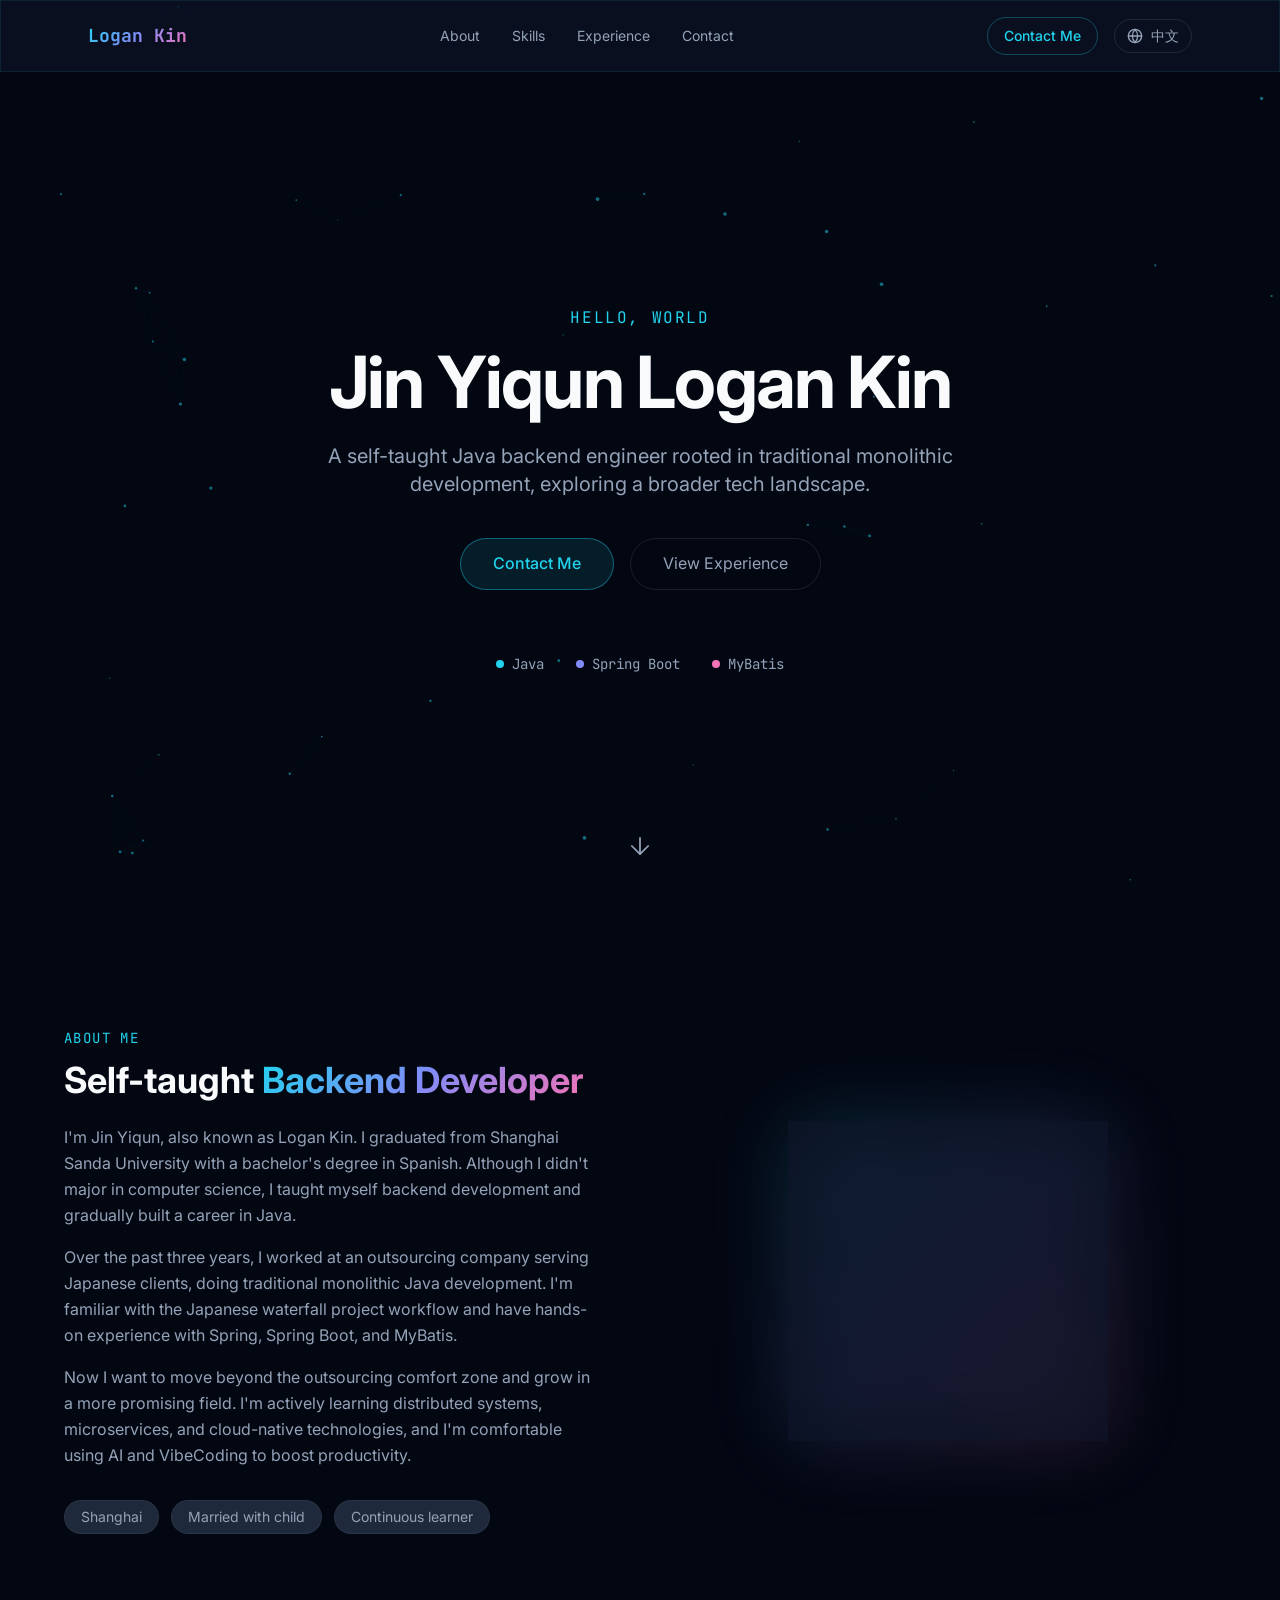
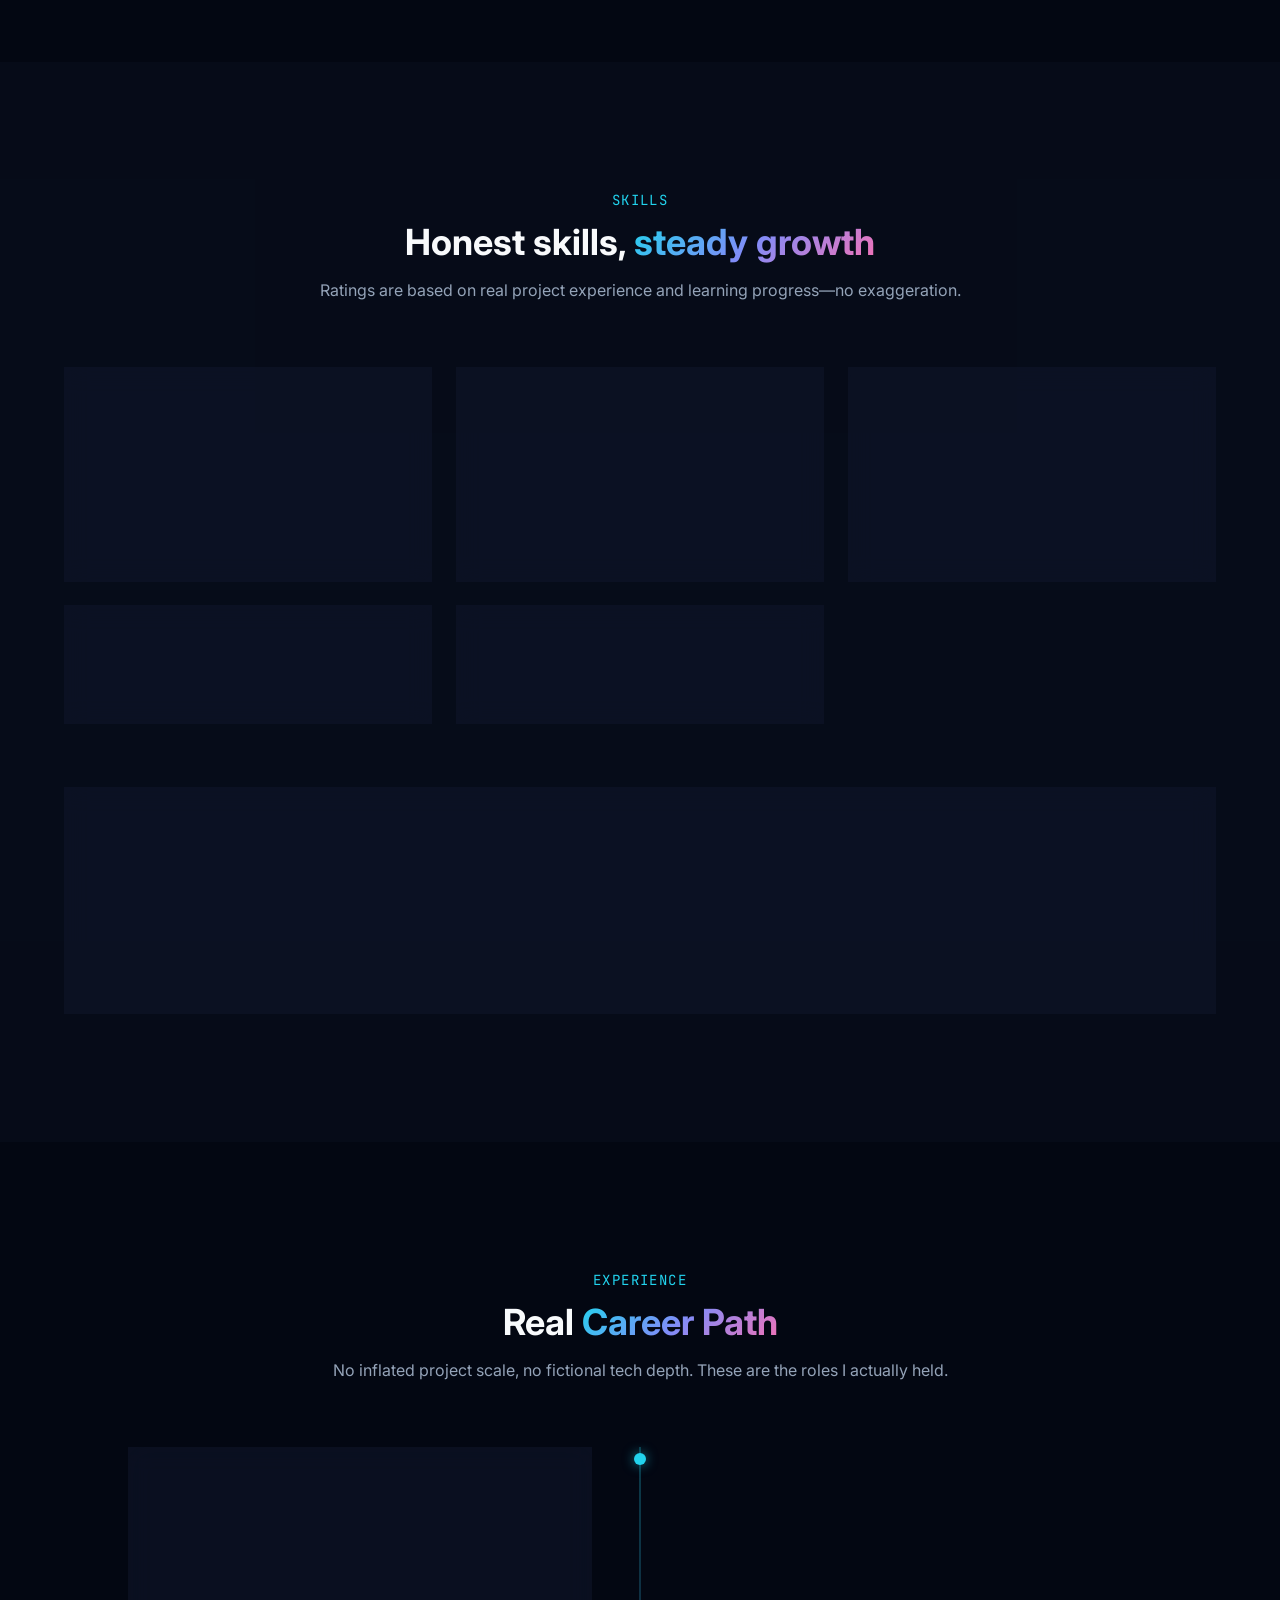
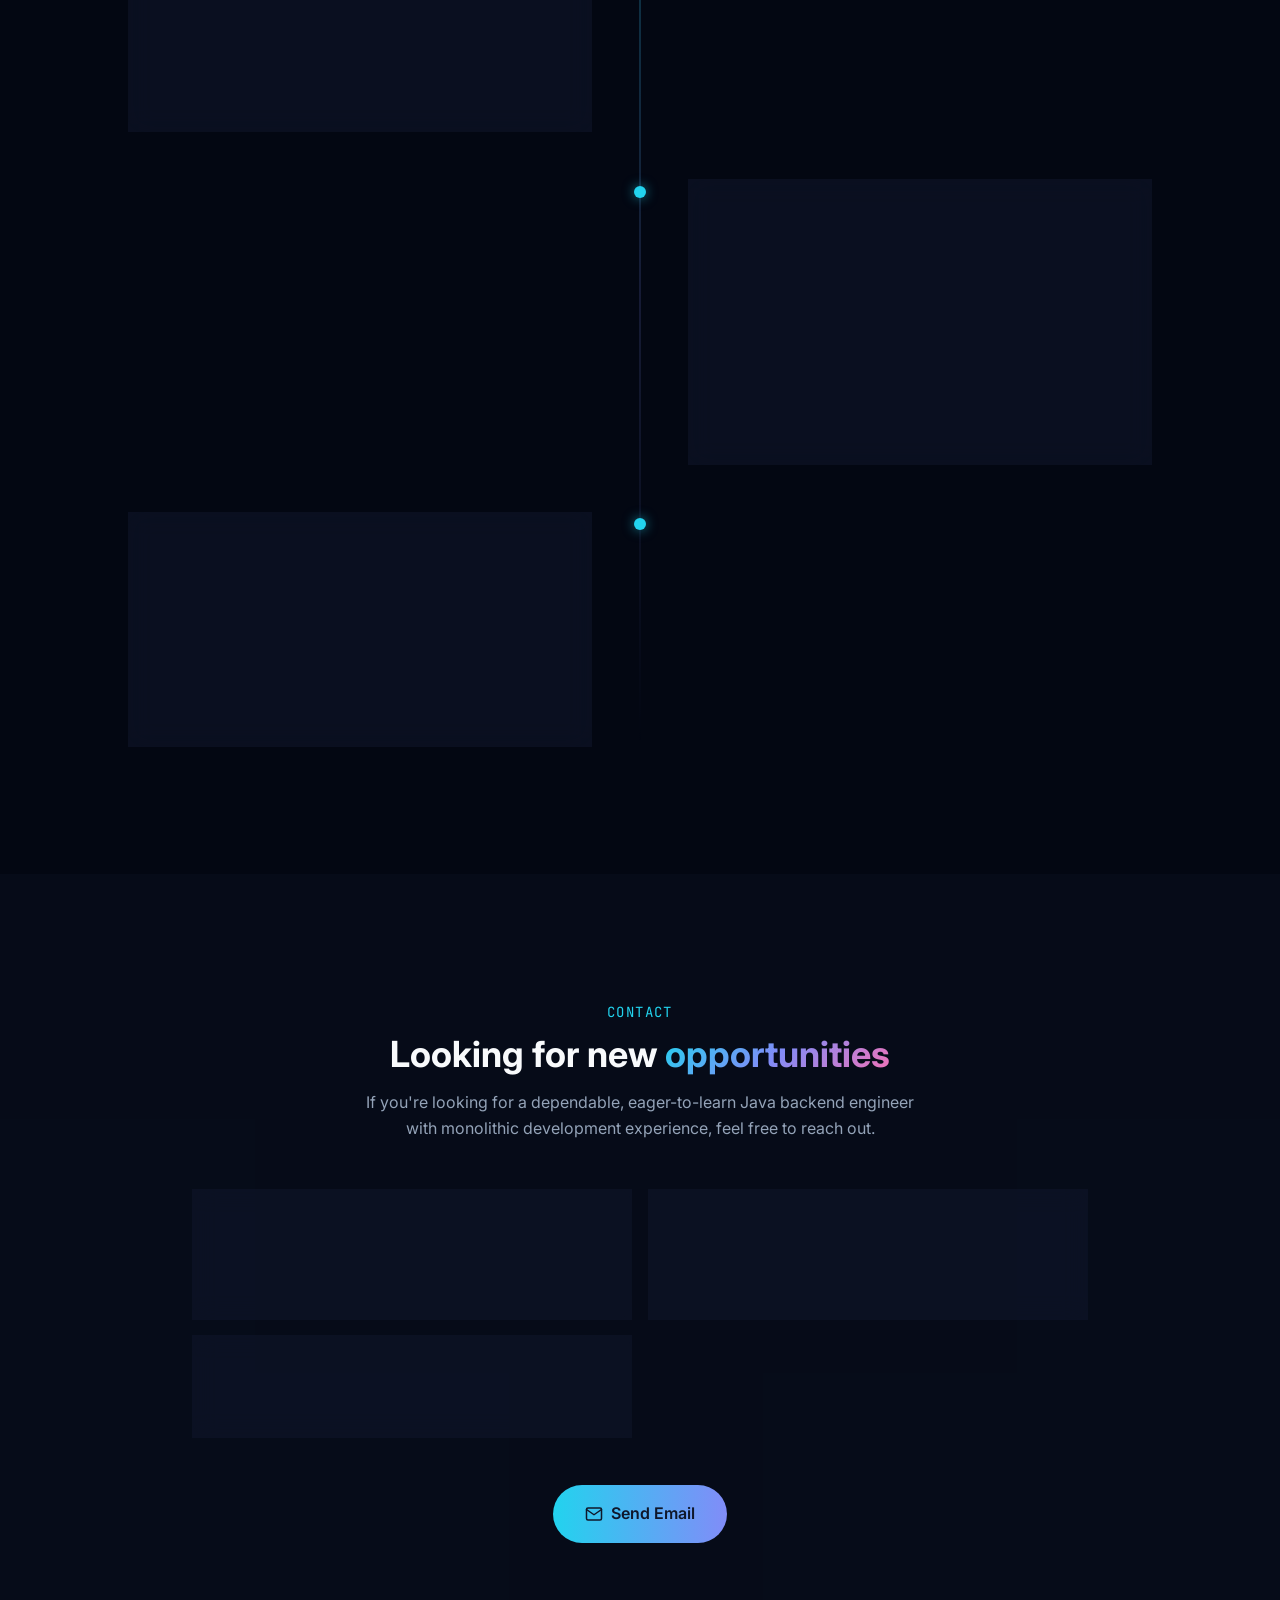
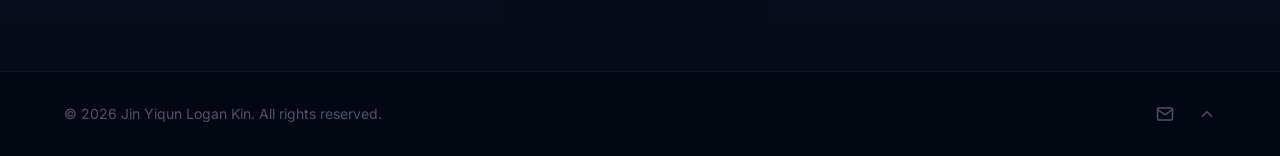
==== commit 9a28cc6a: "Update index.html" ====
--- a/index.html
+++ b/index.html
@@ -4,11 +4,11 @@
   (function () {
     const hasVisited = sessionStorage.getItem('lang-redirect');
     if (hasVisited) return;
-    sessionStorage.setItem('lang-redirect', '1');
+    sessionStorage.setItem('lang-redirect', '1'); 
 
     const lang = navigator.language || navigator.languages?.[0] || 'zh';
     if (lang.toLowerCase().startsWith('en')) {
       window.location.href = '/en/';
     }
   })();
-</script>+</script>
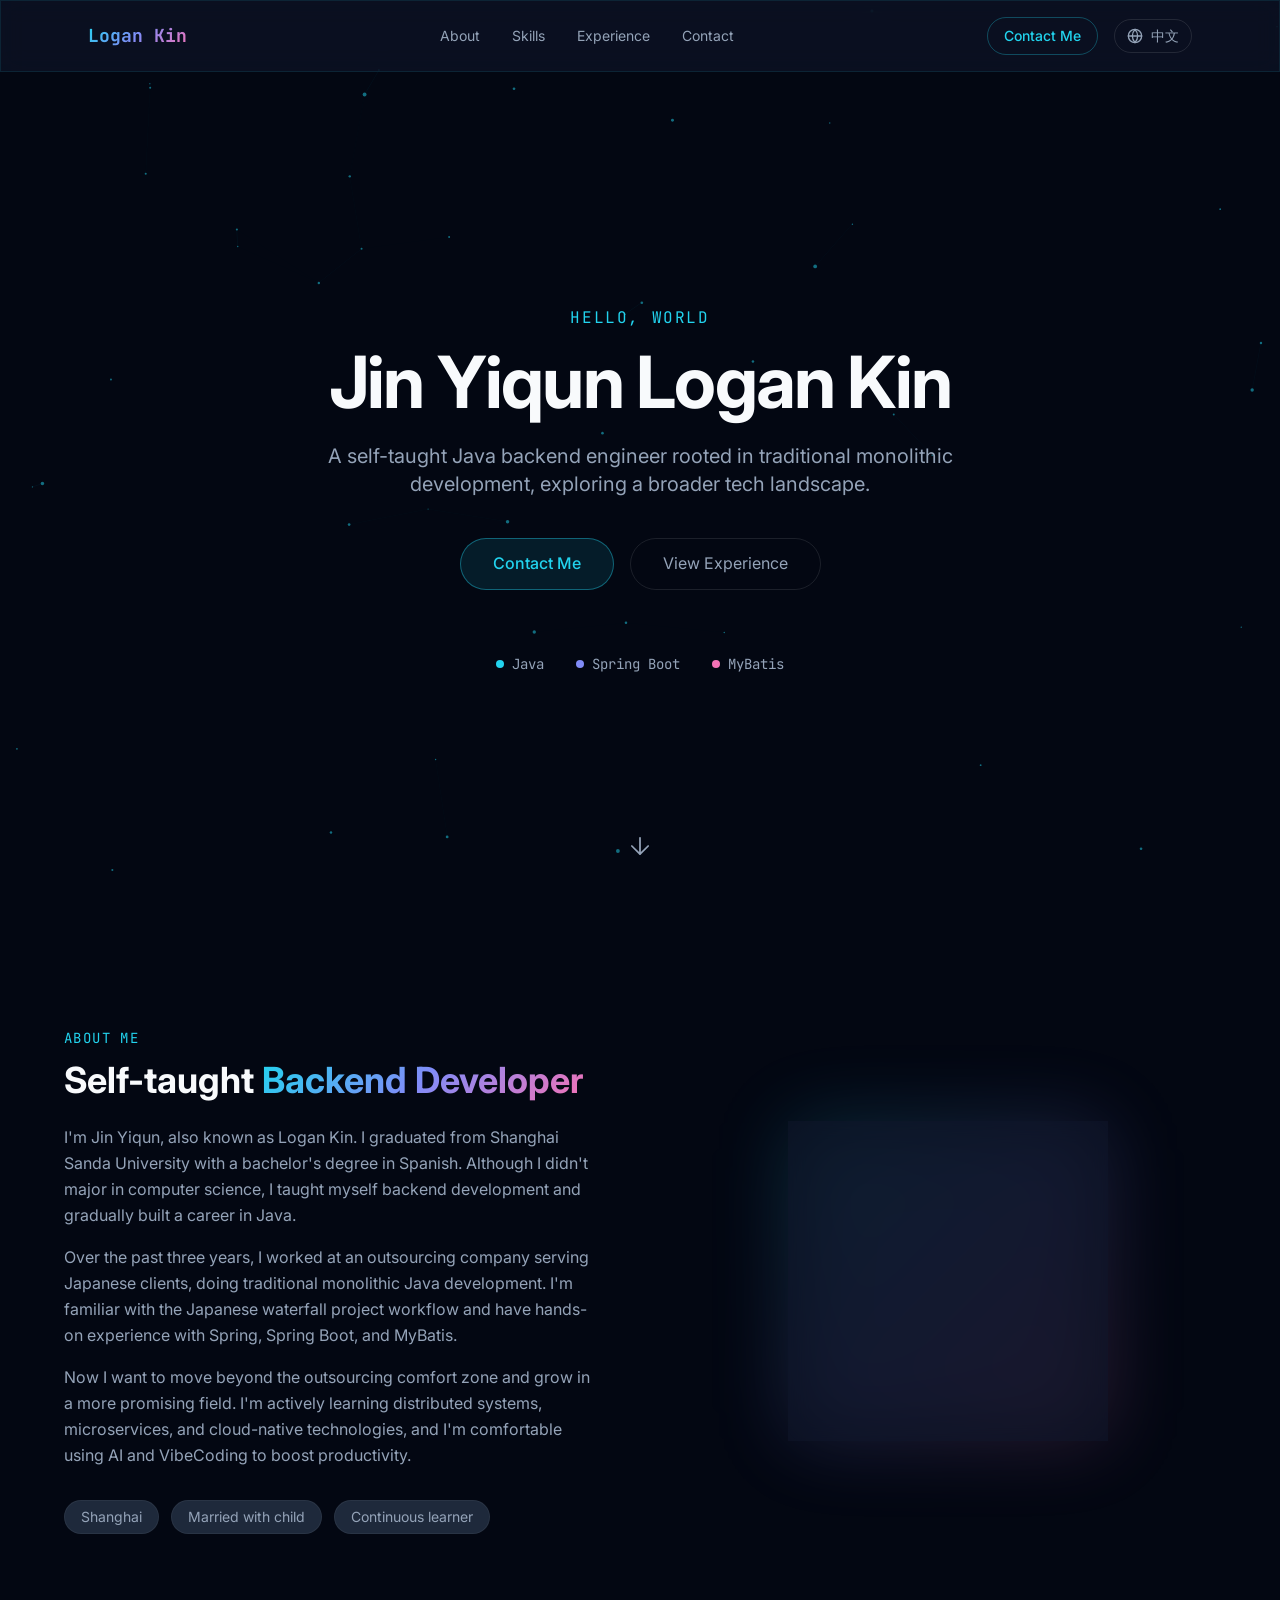
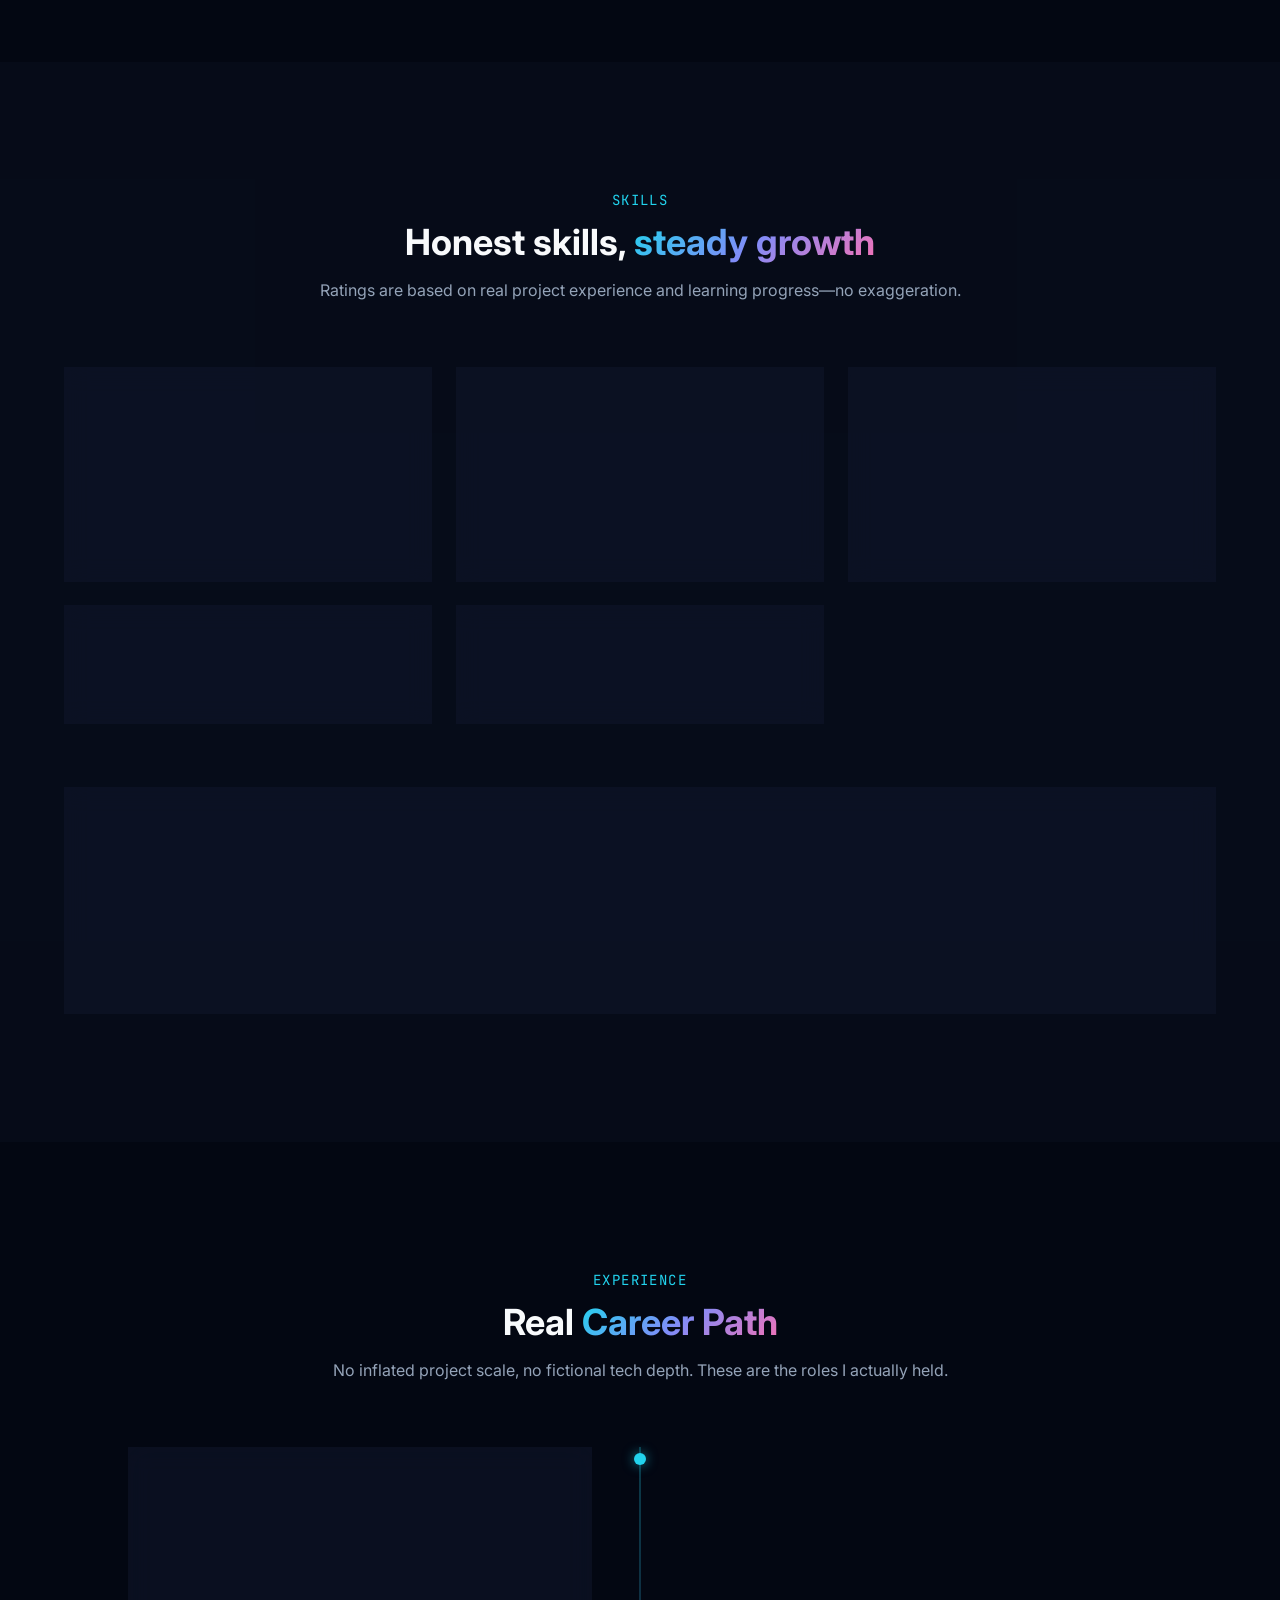
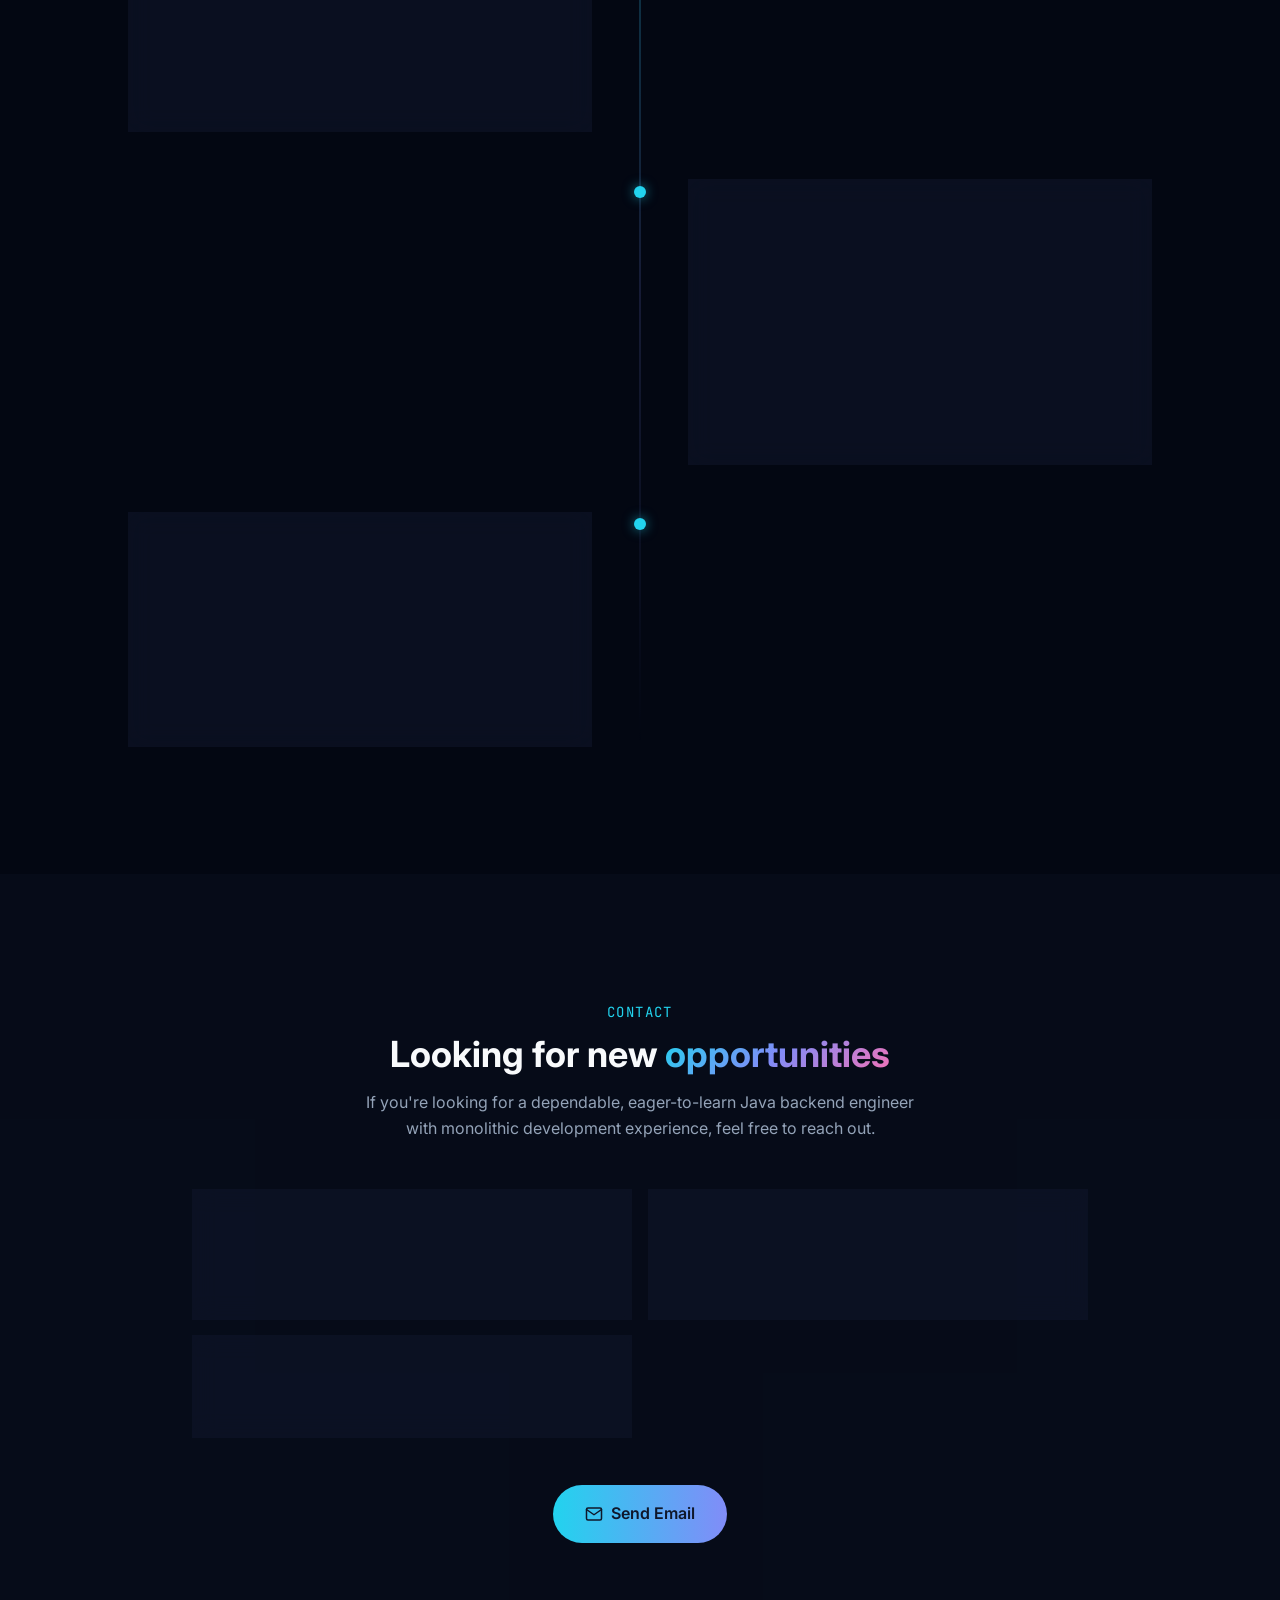
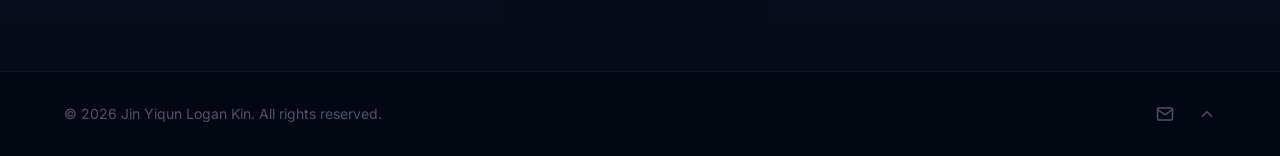
==== commit 9110329d: "Fix formatting issue in index.html" ====
--- a/index.html
+++ b/index.html
@@ -8,7 +8,7 @@
 
     const lang = navigator.language || navigator.languages?.[0] || 'zh';
     if (lang.toLowerCase().startsWith('en')) {
-      window.location.href = '/en/';
+      window.location.href = '/en/'; 
     }
   })();
 </script>
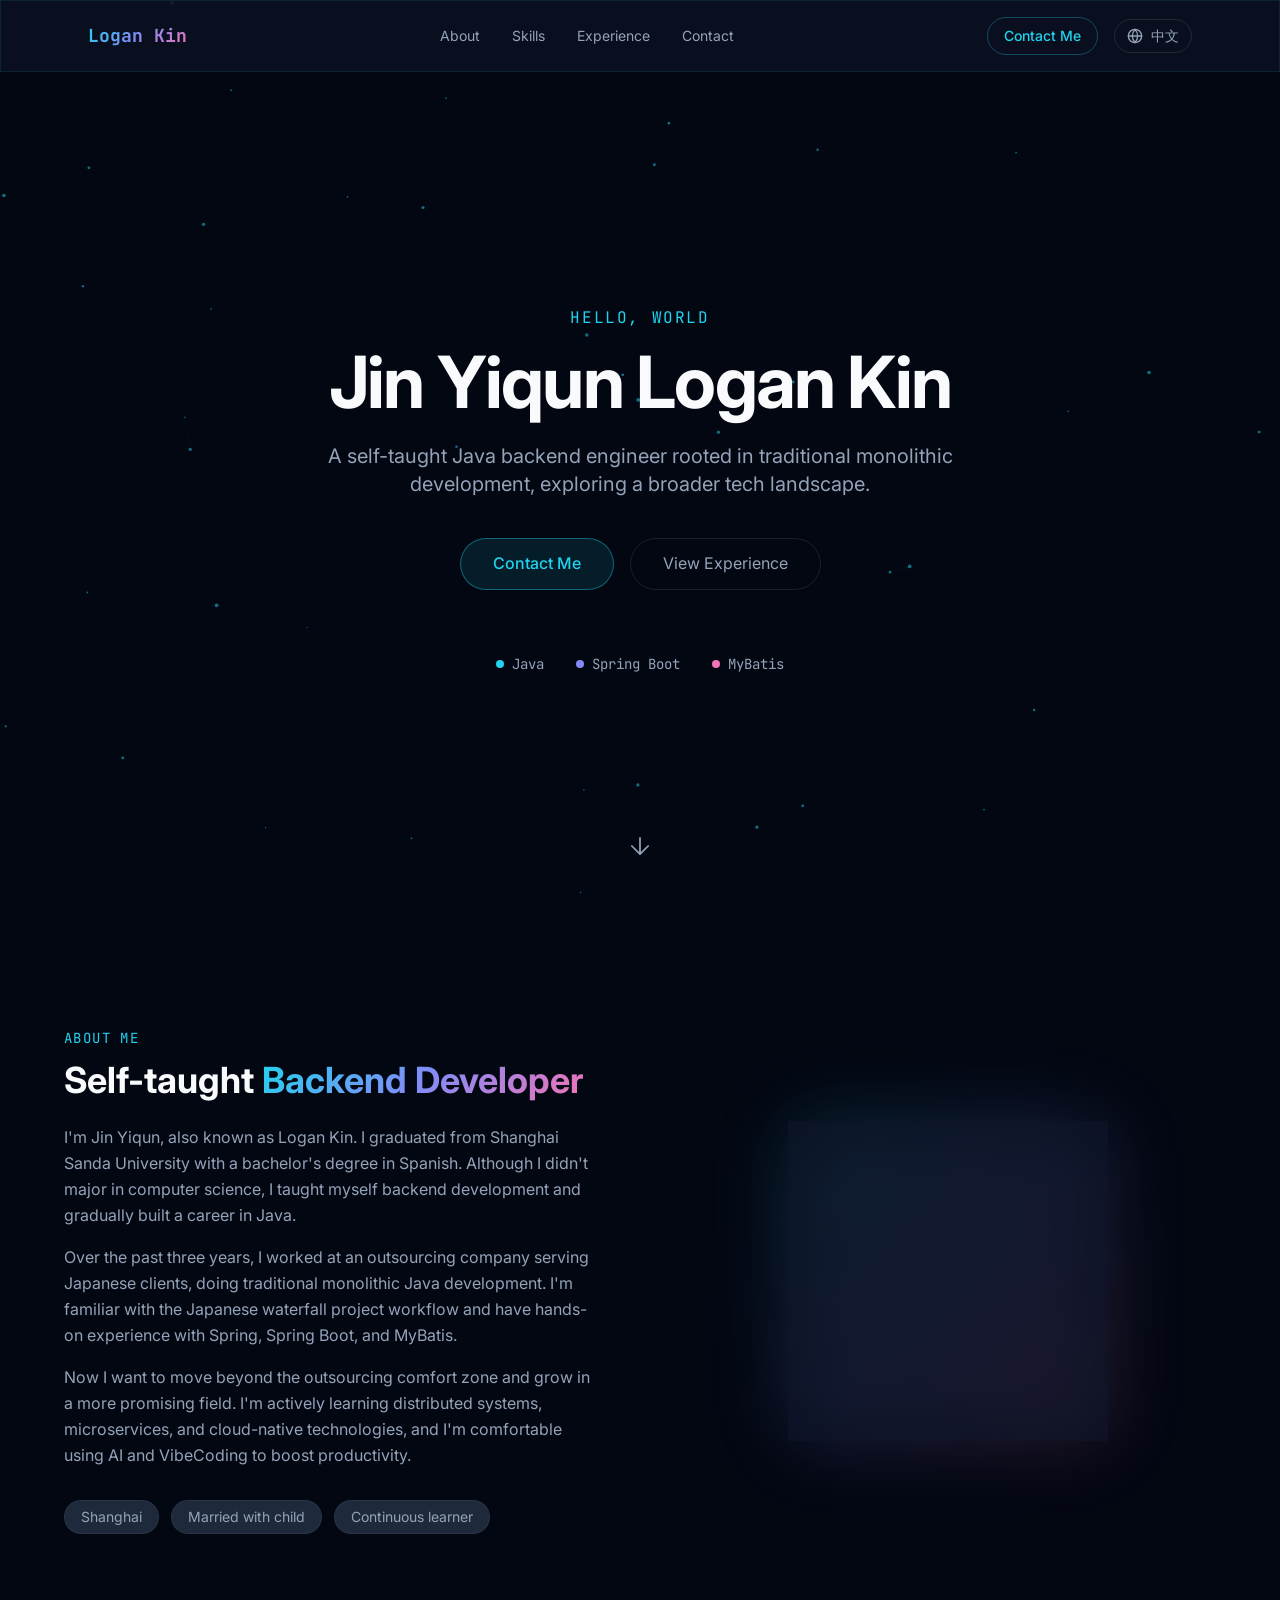
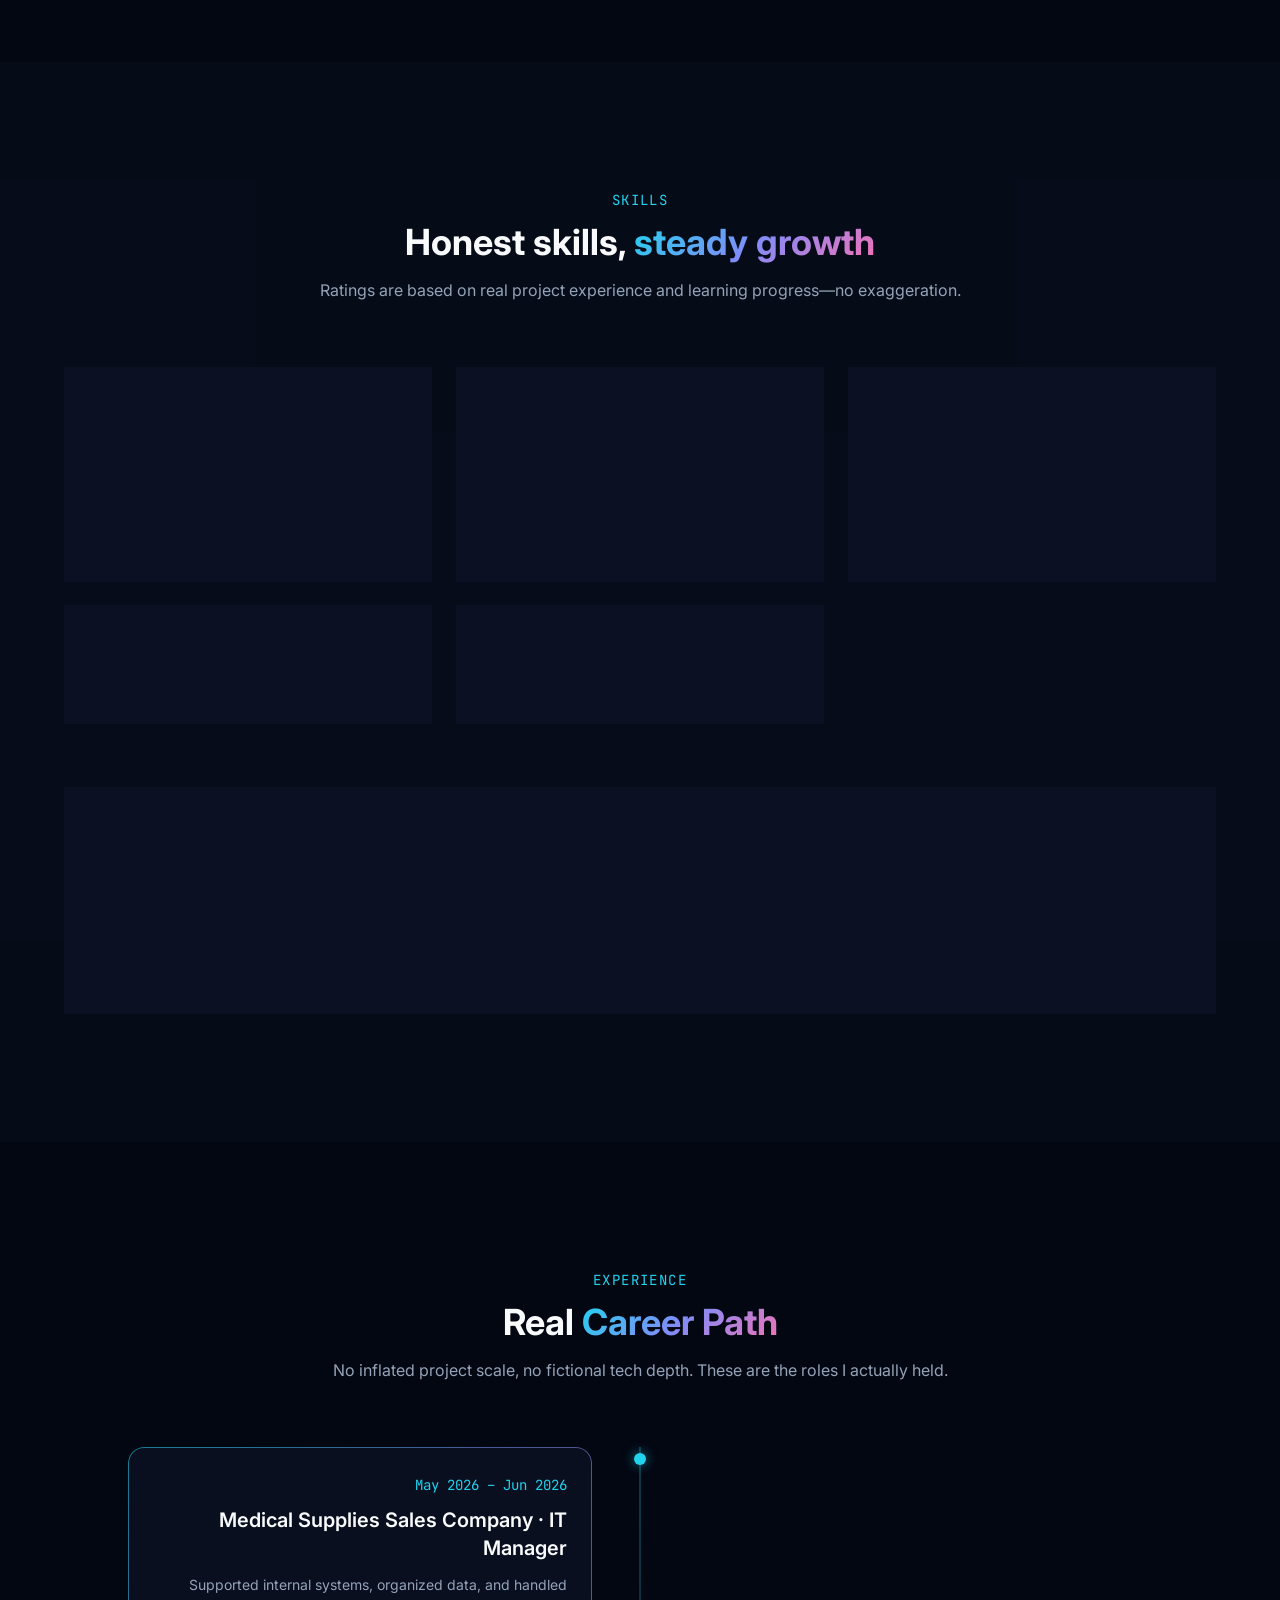
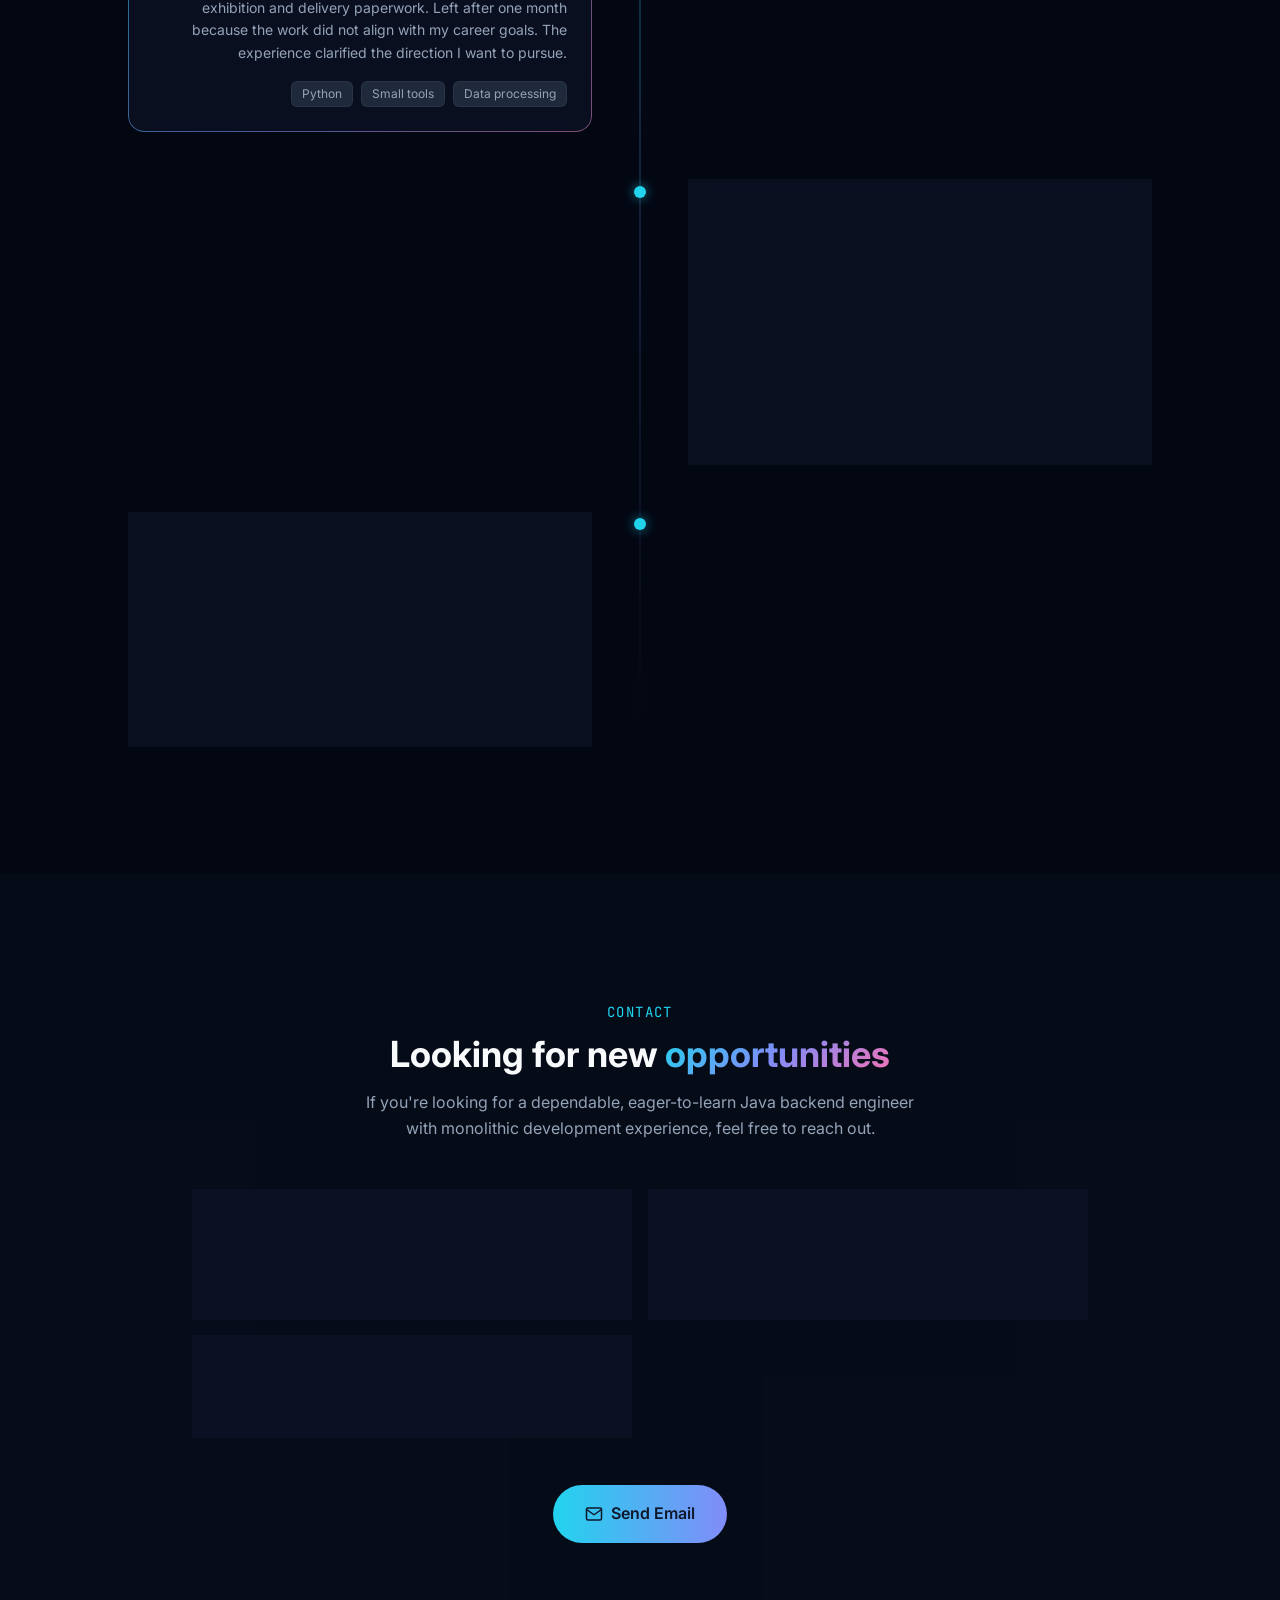
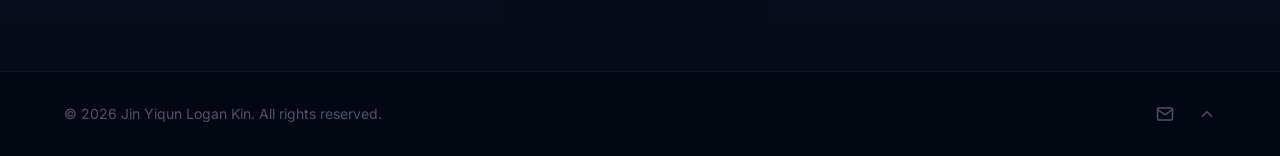
==== commit 9ecb577d: "Update index.html" ====
--- a/index.html
+++ b/index.html
@@ -1,4 +1,4 @@
-<!DOCTYPE html><html lang="zh-CN"> <head><meta charset="UTF-8"><meta name="viewport" content="width=device-width, initial-scale=1.0"><meta name="theme-color" content="#030712"><title>金艺群 Logan Kin | Java 后端开发工程师</title><meta name="description" content="金艺群（Logan Kin）的个人官网。非科班自学 Java 后端开发，熟悉 Spring Boot、MyBatis、Redis 与传统单体架构，持续学习中。"><link rel="canonical" href="https://logankin.dev/"><!-- Alternate languages --><link rel="alternate" hreflang="zh-CN" href="https://logankin.dev/"><link rel="alternate" hreflang="en-US" href="https://logankin.dev/en/"><link rel="alternate" hreflang="x-default" href="https://logankin.dev/"><!-- Open Graph --><meta property="og:type" content="website"><meta property="og:site_name" content="Logan Kin Portfolio"><meta property="og:title" content="金艺群 Logan Kin | Java 后端开发工程师"><meta property="og:description" content="金艺群（Logan Kin）的个人官网。非科班自学 Java 后端开发，熟悉 Spring Boot、MyBatis、Redis 与传统单体架构，持续学习中。"><meta property="og:url" content="https://logankin.dev/"><meta property="og:image" content="https://logankin.dev/og-image.png"><meta property="og:locale" content="zh_CN"><!-- Twitter Card --><meta name="twitter:card" content="summary_large_image"><meta name="twitter:title" content="金艺群 Logan Kin | Java 后端开发工程师"><meta name="twitter:description" content="金艺群（Logan Kin）的个人官网。非科班自学 Java 后端开发，熟悉 Spring Boot、MyBatis、Redis 与传统单体架构，持续学习中。"><meta name="twitter:image" content="https://logankin.dev/og-image.png"><!-- Favicons --><link rel="icon" type="image/svg+xml" href="./favicon.svg"><link rel="apple-touch-icon" href="./apple-touch-icon.png"><!-- JSON-LD --><script type="application/ld+json">{"@context":"https://schema.org","@type":"Person","name":"金艺群","alternateName":"Logan Kin","jobTitle":"Java 后端开发工程师","url":"https://logankin.dev","email":"jinyiqun1999@outlook.com","telephone":"+86-150-0211-4696","address":{"@type":"PostalAddress","addressLocality":"上海","addressCountry":"CN"},"knowsAbout":["Java","Spring Boot","MyBatis","Redis","SQL","Backend Development"]}</script><!-- Preconnect --><link rel="preconnect" href="https://fonts.googleapis.com"><link rel="preconnect" href="https://fonts.gstatic.com" crossorigin><link rel="stylesheet" href="./_astro/index.CgDMUUZ0.css"><script type="module">document.querySelectorAll(".copy-btn").forEach(e=>{e.addEventListener("click",async()=>{const n=e.getAttribute("data-copy"),o=e.getAttribute("data-copied")||"Copied";if(n)try{await navigator.clipboard.writeText(n);const r=e.innerHTML;e.innerHTML=`<svg xmlns="http://www.w3.org/2000/svg" width="14" height="14" viewBox="0 0 24 24" fill="none" stroke="currentColor" stroke-width="2" stroke-linecap="round" stroke-linejoin="round"><polyline points="20 6 9 17 4 12"></polyline></svg><span>${o}</span>`,setTimeout(()=>{e.innerHTML=r},2e3)}catch{}})});const i=document.getElementById("mobile-menu-toggle"),t=document.getElementById("mobile-menu");i&&t&&(i.addEventListener("click",()=>{const e=!t.classList.contains("hidden");t.classList.toggle("hidden"),i.setAttribute("aria-expanded",String(!e))}),t.querySelectorAll("a").forEach(e=>{e.addEventListener("click",()=>{t.classList.add("hidden"),i.setAttribute("aria-expanded","false")})}));
+<!DOCTYPE html><html lang="zh-CN"> <head><meta charset="UTF-8"><meta name="viewport" content="width=device-width, initial-scale=1.0"><meta name="theme-color" content="#030712"><title>金艺群 Logan Kin | Java 后端开发工程师</title><meta name="description" content="金艺群（Logan Kin）的个人官网。非科班自学 Java 后端开发，熟悉 Spring Boot、MyBatis、Redis 与传统单体架构，持续学习中。"><link rel="canonical" href="https://logankin.dev/"><!-- Alternate languages --><link rel="alternate" hreflang="zh-CN" href="https://logankin.dev/"><link rel="alternate" hreflang="en-US" href="https://logankin.dev/en/"><link rel="alternate" hreflang="x-default" href="https://logankin.dev/"><!-- Open Graph --><meta property="og:type" content="website"><meta property="og:site_name" content="Logan Kin Portfolio"><meta property="og:title" content="金艺群 Logan Kin | Java 后端开发工程师"><meta property="og:description" content="金艺群（Logan Kin）的个人官网。非科班自学 Java 后端开发，熟悉 Spring Boot、MyBatis、Redis 与传统单体架构，持续学习中。"><meta property="og:url" content="https://logankin.dev/"><meta property="og:image" content="https://logankin.dev/og-image.png"><meta property="og:locale" content="zh_CN"><!-- Twitter Card --><meta name="twitter:card" content="summary_large_image"><meta name="twitter:title" content="金艺群 Logan Kin | Java 后端开发工程师"><meta name="twitter:description" content="金艺群（Logan Kin）的个人官网。非科班自学 Java 后端开发，熟悉 Spring Boot、MyBatis、Redis 与传统单体架构，持续学习中。"><meta name="twitter:image" content="https://logankin.dev/og-image.png"><!-- Favicons --><link rel="icon" type="image/svg+xml" href="./favicon.svg"><link rel="apple-touch-icon" href="./apple-touch-icon.png"><!-- JSON-LD --><script type="application/ld+json">{"@context":"https://schema.org","@type":"Person","name":"金艺群","alternateName":"Logan Kin","jobTitle":"Java 后端开发工程师","url":"https://logankin.dev","email":"jinyiqun1999@outlook.com","telephone":"+86-150-0211-4696","address":{"@type":"PostalAddress","addressLocality":"上海","addressCountry":"CN"},"knowsAbout":["Java","Spring Boot","MyBatis","Redis","SQL","Backend Development"]}</script><!-- Preconnect --><link rel="preconnect" href="https://fonts.googleapis.com"><link rel="preconnect" href="https://fonts.gstatic.com" crossorigin><link rel="stylesheet" href="./index.CgDMUUZ0.css"><script type="module">document.querySelectorAll(".copy-btn").forEach(e=>{e.addEventListener("click",async()=>{const n=e.getAttribute("data-copy"),o=e.getAttribute("data-copied")||"Copied";if(n)try{await navigator.clipboard.writeText(n);const r=e.innerHTML;e.innerHTML=`<svg xmlns="http://www.w3.org/2000/svg" width="14" height="14" viewBox="0 0 24 24" fill="none" stroke="currentColor" stroke-width="2" stroke-linecap="round" stroke-linejoin="round"><polyline points="20 6 9 17 4 12"></polyline></svg><span>${o}</span>`,setTimeout(()=>{e.innerHTML=r},2e3)}catch{}})});const i=document.getElementById("mobile-menu-toggle"),t=document.getElementById("mobile-menu");i&&t&&(i.addEventListener("click",()=>{const e=!t.classList.contains("hidden");t.classList.toggle("hidden"),i.setAttribute("aria-expanded",String(!e))}),t.querySelectorAll("a").forEach(e=>{e.addEventListener("click",()=>{t.classList.add("hidden"),i.setAttribute("aria-expanded","false")})}));
 </script></head> <body> <canvas id="particles-canvas" aria-hidden="true"></canvas> <header class="fixed top-0 left-0 right-0 z-50 glass"> <nav class="max-w-6xl mx-auto px-6 py-4 flex items-center justify-between" aria-label="主导航"> <a href="#" class="text-lg font-bold font-mono text-gradient" aria-label="回到首页">Logan Kin</a> <ul class="hidden md:flex items-center gap-8"> <li> <a href="#about" class="text-sm text-muted hover:text-primary transition-colors duration-300 relative group"> 关于 <span class="absolute -bottom-1 left-0 w-0 h-px bg-primary transition-all duration-300 group-hover:w-full"></span> </a> </li><li> <a href="#skills" class="text-sm text-muted hover:text-primary transition-colors duration-300 relative group"> 技能 <span class="absolute -bottom-1 left-0 w-0 h-px bg-primary transition-all duration-300 group-hover:w-full"></span> </a> </li><li> <a href="#experience" class="text-sm text-muted hover:text-primary transition-colors duration-300 relative group"> 经历 <span class="absolute -bottom-1 left-0 w-0 h-px bg-primary transition-all duration-300 group-hover:w-full"></span> </a> </li><li> <a href="#contact" class="text-sm text-muted hover:text-primary transition-colors duration-300 relative group"> 联系 <span class="absolute -bottom-1 left-0 w-0 h-px bg-primary transition-all duration-300 group-hover:w-full"></span> </a> </li> </ul> <div class="hidden md:flex items-center gap-4"> <a href="#contact" class="px-4 py-2 text-sm font-medium rounded-full border border-primary/30 text-primary hover:bg-primary/10 transition-all duration-300"> 联系我 </a> <a href="./en/" class="flex items-center gap-2 px-3 py-1.5 text-sm rounded-full border border-white/10 text-muted hover:text-primary hover:border-primary/40 transition-all duration-300" aria-label="Switch to English"> <svg xmlns="http://www.w3.org/2000/svg" width="16" height="16" viewBox="0 0 24 24" fill="none" stroke="currentColor" stroke-width="2" stroke-linecap="round" stroke-linejoin="round"><circle cx="12" cy="12" r="10"></circle><line x1="2" y1="12" x2="22" y2="12"></line><path d="M12 2a15.3 15.3 0 0 1 4 10 15.3 15.3 0 0 1-4 10 15.3 15.3 0 0 1-4-10 15.3 15.3 0 0 1 4-10z"></path></svg> <span>English</span> </a> </div> <button id="mobile-menu-toggle" class="md:hidden p-2 text-muted hover:text-primary" aria-expanded="false" aria-controls="mobile-menu" aria-label="打开菜单"> <svg xmlns="http://www.w3.org/2000/svg" width="24" height="24" viewBox="0 0 24 24" fill="none" stroke="currentColor" stroke-width="2" stroke-linecap="round" stroke-linejoin="round"><line x1="3" y1="12" x2="21" y2="12"></line><line x1="3" y1="6" x2="21" y2="6"></line><line x1="3" y1="18" x2="21" y2="18"></line></svg> </button> </nav> <div id="mobile-menu" class="md:hidden hidden border-t border-white/5"> <ul class="px-6 py-4 space-y-3"> <li> <a href="#about" class="block text-muted hover:text-primary transition-colors py-2">关于</a> </li><li> <a href="#skills" class="block text-muted hover:text-primary transition-colors py-2">技能</a> </li><li> <a href="#experience" class="block text-muted hover:text-primary transition-colors py-2">经历</a> </li><li> <a href="#contact" class="block text-muted hover:text-primary transition-colors py-2">联系</a> </li> <li> <a href="#contact" class="block text-primary py-2">联系我</a> </li> <li> <a href="./en/" class="flex items-center gap-2 px-3 py-1.5 text-sm rounded-full border border-white/10 text-muted hover:text-primary hover:border-primary/40 transition-all duration-300" aria-label="Switch to English"> <svg xmlns="http://www.w3.org/2000/svg" width="16" height="16" viewBox="0 0 24 24" fill="none" stroke="currentColor" stroke-width="2" stroke-linecap="round" stroke-linejoin="round"><circle cx="12" cy="12" r="10"></circle><line x1="2" y1="12" x2="22" y2="12"></line><path d="M12 2a15.3 15.3 0 0 1 4 10 15.3 15.3 0 0 1-4 10 15.3 15.3 0 0 1-4-10 15.3 15.3 0 0 1 4-10z"></path></svg> <span>English</span> </a> </li> </ul> </div> </header>  <main>  <section id="hero" class="relative min-h-screen flex items-center justify-center px-6 pt-20 overflow-hidden" aria-label="首页介绍"> <div class="max-w-5xl mx-auto text-center z-10"> <p class="reveal font-mono text-primary text-sm md:text-base tracking-widest mb-4 uppercase"> Hello, World </p> <h1 class="hero-title text-4xl md:text-6xl lg:text-7xl font-bold tracking-tight mb-6"> <span class="text-gradient">金艺群</span> <span class="block mt-2 text-white/90">Logan Kin</span> </h1> <p class="reveal text-lg md:text-xl text-muted max-w-2xl mx-auto mb-10 leading-relaxed"> 非科班出身的 Java 后端开发工程师，扎根传统单体开发，正在探索更广阔的技术世界。 </p> <div class="reveal flex flex-col sm:flex-row items-center justify-center gap-4"> <a href="#contact" class="group relative px-8 py-3 rounded-full bg-primary/10 border border-primary/40 text-primary font-medium hover:bg-primary/20 transition-all duration-300 overflow-hidden"> <span class="relative z-10">联系我</span> <span class="absolute inset-0 bg-gradient-to-r from-primary/20 via-secondary/20 to-accent/20 opacity-0 group-hover:opacity-100 transition-opacity duration-500"></span> </a> <a href="#experience" class="px-8 py-3 rounded-full border border-white/10 text-muted hover:text-white hover:border-white/30 transition-all duration-300"> 查看经历 </a> </div> <div class="reveal mt-16 flex items-center justify-center gap-8 text-muted font-mono text-sm"> <div class="flex items-center gap-2"> <span class="w-2 h-2 rounded-full animate-pulse bg-primary"></span> <span>Java</span> </div><div class="flex items-center gap-2"> <span class="w-2 h-2 rounded-full animate-pulse bg-secondary"></span> <span>Spring Boot</span> </div><div class="flex items-center gap-2"> <span class="w-2 h-2 rounded-full animate-pulse bg-accent"></span> <span>MyBatis</span> </div> </div> </div> <div class="absolute bottom-10 left-1/2 -translate-x-1/2 animate-float"> <a href="#about" class="text-muted hover:text-primary transition-colors" aria-label="向下滚动"> <svg xmlns="http://www.w3.org/2000/svg" width="28" height="28" viewBox="0 0 24 24" fill="none" stroke="currentColor" stroke-width="1.5" stroke-linecap="round" stroke-linejoin="round"> <path d="M12 5v14M19 12l-7 7-7-7"></path> </svg> </a> </div> </section> <section id="about" class="py-24 md:py-32 px-6"> <div class="max-w-6xl mx-auto"> <div class="grid md:grid-cols-2 gap-12 lg:gap-20 items-center"> <div class="reveal order-2 md:order-1"> <p class="font-mono text-primary text-sm tracking-widest mb-3 uppercase">关于我</p> <h2 class="text-3xl md:text-4xl font-bold mb-6"> 自学成长的<span class="text-gradient">后端开发者</span> </h2> <div class="space-y-4 text-muted leading-relaxed"> <p>我是金艺群，英文名 Logan Kin，上海杉达学院西班牙语本科毕业。虽然不是计算机科班出身，但通过后端的自学与实践，逐步走上了 Java 开发的道路。</p><p>过去三年，我在对日外包公司从事传统单体 Java 开发，熟悉日本瀑布流项目流程，积累了 Spring、Spring Boot、MyBatis 等主流技术栈的实战经验。</p><p>目前我希望跳出对日外包的舒适区，转向更有发展空间的领域。对分布式、微服务、云原生等方向保持学习热情，也乐于借助 AI 与 VibeCoding 提升开发效率。</p> </div> <div class="mt-8 flex flex-wrap gap-3"> <span class="px-4 py-1.5 rounded-full text-sm bg-surface-light border border-white/5 text-muted">上海</span><span class="px-4 py-1.5 rounded-full text-sm bg-surface-light border border-white/5 text-muted">已婚已育</span><span class="px-4 py-1.5 rounded-full text-sm bg-surface-light border border-white/5 text-muted">持续学习</span> </div> </div> <div class="reveal order-1 md:order-2 flex justify-center"> <div class="relative w-64 h-64 md:w-80 md:h-80"> <div class="absolute inset-0 rounded-2xl bg-gradient-to-br from-primary/30 via-secondary/30 to-accent/30 blur-2xl opacity-60"></div> <div class="relative w-full h-full rounded-2xl overflow-hidden glass glow-border"> <img src="./avatar.jpg" alt="金艺群证件照" width="320" height="320" class="w-full h-full object-cover object-top" loading="eager"> </div> </div> </div> </div> </div> </section> <section id="skills" class="py-24 md:py-32 px-6 bg-surface/30"> <div class="max-w-6xl mx-auto"> <div class="text-center max-w-2xl mx-auto mb-16 reveal"> <p class="font-mono text-primary text-sm tracking-widest mb-3 uppercase">技能栈</p> <h2 class="text-3xl md:text-4xl font-bold mb-4"> 真实能力，<span class="text-gradient">持续精进</span> </h2> <p class="text-muted"> 以下评估基于实际项目经验与学习程度，不夸大、不虚构。 </p> </div> <div class="grid md:grid-cols-2 lg:grid-cols-3 gap-6"> <div class="reveal glass rounded-2xl p-6 glow-border"> <h3 class="text-primary font-mono text-sm tracking-wider mb-4 uppercase">后端核心</h3> <div class="space-y-4"> <div> <div class="flex justify-between text-sm mb-1.5"> <span class="text-slate-200">Java / Spring Boot</span> <span class="font-mono text-muted">85%</span> </div> <div class="h-1.5 w-full bg-surface-light rounded-full overflow-hidden"> <div class="skill-progress h-full rounded-full bg-gradient-to-r from-primary to-secondary" data-width="85%"></div> </div> </div><div> <div class="flex justify-between text-sm mb-1.5"> <span class="text-slate-200">Spring / Spring MVC</span> <span class="font-mono text-muted">80%</span> </div> <div class="h-1.5 w-full bg-surface-light rounded-full overflow-hidden"> <div class="skill-progress h-full rounded-full bg-gradient-to-r from-primary to-secondary" data-width="80%"></div> </div> </div><div> <div class="flex justify-between text-sm mb-1.5"> <span class="text-slate-200">MyBatis</span> <span class="font-mono text-muted">78%</span> </div> <div class="h-1.5 w-full bg-surface-light rounded-full overflow-hidden"> <div class="skill-progress h-full rounded-full bg-gradient-to-r from-primary to-secondary" data-width="78%"></div> </div> </div> </div> </div><div class="reveal glass rounded-2xl p-6 glow-border"> <h3 class="text-primary font-mono text-sm tracking-wider mb-4 uppercase">数据</h3> <div class="space-y-4"> <div> <div class="flex justify-between text-sm mb-1.5"> <span class="text-slate-200">SQL Server / Oracle / MySQL</span> <span class="font-mono text-muted">70%</span> </div> <div class="h-1.5 w-full bg-surface-light rounded-full overflow-hidden"> <div class="skill-progress h-full rounded-full bg-gradient-to-r from-primary to-secondary" data-width="70%"></div> </div> </div><div> <div class="flex justify-between text-sm mb-1.5"> <span class="text-slate-200">Redis 基础使用</span> <span class="font-mono text-muted">55%</span> </div> <div class="h-1.5 w-full bg-surface-light rounded-full overflow-hidden"> <div class="skill-progress h-full rounded-full bg-gradient-to-r from-primary to-secondary" data-width="55%"></div> </div> </div> </div> </div><div class="reveal glass rounded-2xl p-6 glow-border"> <h3 class="text-primary font-mono text-sm tracking-wider mb-4 uppercase">前端</h3> <div class="space-y-4"> <div> <div class="flex justify-between text-sm mb-1.5"> <span class="text-slate-200">HTML / CSS / JavaScript</span> <span class="font-mono text-muted">65%</span> </div> <div class="h-1.5 w-full bg-surface-light rounded-full overflow-hidden"> <div class="skill-progress h-full rounded-full bg-gradient-to-r from-primary to-secondary" data-width="65%"></div> </div> </div><div> <div class="flex justify-between text-sm mb-1.5"> <span class="text-slate-200">React / Vue（基础）</span> <span class="font-mono text-muted">40%</span> </div> <div class="h-1.5 w-full bg-surface-light rounded-full overflow-hidden"> <div class="skill-progress h-full rounded-full bg-gradient-to-r from-primary to-secondary" data-width="40%"></div> </div> </div> </div> </div><div class="reveal glass rounded-2xl p-6 glow-border"> <h3 class="text-primary font-mono text-sm tracking-wider mb-4 uppercase">工具</h3> <div class="space-y-4"> <div> <div class="flex justify-between text-sm mb-1.5"> <span class="text-slate-200">Python 爬虫</span> <span class="font-mono text-muted">45%</span> </div> <div class="h-1.5 w-full bg-surface-light rounded-full overflow-hidden"> <div class="skill-progress h-full rounded-full bg-gradient-to-r from-primary to-secondary" data-width="45%"></div> </div> </div> </div> </div><div class="reveal glass rounded-2xl p-6 glow-border"> <h3 class="text-primary font-mono text-sm tracking-wider mb-4 uppercase">拓展</h3> <div class="space-y-4"> <div> <div class="flex justify-between text-sm mb-1.5"> <span class="text-slate-200">RabbitMQ / Spring Cloud（概念）</span> <span class="font-mono text-muted">30%</span> </div> <div class="h-1.5 w-full bg-surface-light rounded-full overflow-hidden"> <div class="skill-progress h-full rounded-full bg-gradient-to-r from-primary to-secondary" data-width="30%"></div> </div> </div> </div> </div> </div> <div class="mt-16 reveal glass rounded-2xl p-8 glow-border"> <h3 class="text-lg font-semibold mb-4">语言能力</h3> <div class="grid sm:grid-cols-3 gap-4 text-sm text-muted"> <div class="p-4 rounded-xl bg-surface/50"> <strong class="block text-white mb-1">日语</strong> 曾达到 JLPT N2 / JTEST 准 A，目前口语与听力有所下降，仍在保持接触。 </div><div class="p-4 rounded-xl bg-surface/50"> <strong class="block text-white mb-1">英语</strong> 书面阅读与技术文档基本无障碍，口语表达仍在加强。 </div><div class="p-4 rounded-xl bg-surface/50"> <strong class="block text-white mb-1">西班牙语</strong> 本科专业背景，长期未使用，已遗忘大部分内容。 </div> </div> </div> </div> </section> <section id="experience" class="py-24 md:py-32 px-6"> <div class="max-w-5xl mx-auto"> <div class="text-center max-w-2xl mx-auto mb-16 reveal"> <p class="font-mono text-primary text-sm tracking-widest mb-3 uppercase">工作经历</p> <h2 class="text-3xl md:text-4xl font-bold mb-4"> 真实的<span class="text-gradient">成长轨迹</span> </h2> <p class="text-muted"> 不夸大项目规模，不虚构技术深度。以下为我实际参与过的工作经历。 </p> </div> <div class="relative"> <div class="absolute left-4 md:left-1/2 top-0 bottom-0 w-px bg-gradient-to-b from-primary/50 via-secondary/30 to-transparent md:-translate-x-1/2"></div> <div class="relative mb-12 last:mb-0 reveal"> <div class="absolute left-4 md:left-1/2 w-3 h-3 rounded-full bg-primary shadow-[0_0_12px_rgba(34,211,238,0.6)] md:-translate-x-1/2 translate-y-1.5"></div> <div class="ml-12 md:ml-0 md:w-1/2 md:pr-12 md:text-right"> <div class="glass rounded-2xl p-6 glow-border hover:border-primary/30 transition-colors duration-300"> <span class="font-mono text-primary text-sm">2026.05 – 2026.06</span> <h3 class="text-xl font-semibold mt-2 mb-3">医疗耗材销售公司 · IT 经理</h3> <p class="text-muted text-sm leading-relaxed mb-4">负责公司内部系统支持、数据整理、展会与送货单等事务性工作。因工作内容与职业规划不符，一个月后离职。这段经历让我更清楚自己希望深耕的方向。</p> <div class="flex flex-wrap gap-2 md:justify-end"> <span class="px-2.5 py-1 rounded-md text-xs bg-surface-light text-muted border border-white/5"> Python </span><span class="px-2.5 py-1 rounded-md text-xs bg-surface-light text-muted border border-white/5"> 小工具开发 </span><span class="px-2.5 py-1 rounded-md text-xs bg-surface-light text-muted border border-white/5"> 数据整理 </span> </div> </div> </div> </div><div class="relative mb-12 last:mb-0 reveal"> <div class="absolute left-4 md:left-1/2 w-3 h-3 rounded-full bg-primary shadow-[0_0_12px_rgba(34,211,238,0.6)] md:-translate-x-1/2 translate-y-1.5"></div> <div class="ml-12 md:ml-0 md:w-1/2 md:pl-12 md:ml-auto"> <div class="glass rounded-2xl p-6 glow-border hover:border-primary/30 transition-colors duration-300"> <span class="font-mono text-primary text-sm">2023.04 – 2026.02</span> <h3 class="text-xl font-semibold mt-2 mb-3">对日外包公司 · Java 后端开发</h3> <p class="text-muted text-sm leading-relaxed mb-4">主要工作为根据日方提供的详细设计书完成单体 Java 项目的 CRUD 开发与测试。熟悉了 Spring、Spring Boot、MyBatis 以及日本瀑布流项目管理流程，积累了丰富的传统单体开发经验。</p> <div class="flex flex-wrap gap-2 "> <span class="px-2.5 py-1 rounded-md text-xs bg-surface-light text-muted border border-white/5"> Java </span><span class="px-2.5 py-1 rounded-md text-xs bg-surface-light text-muted border border-white/5"> Spring Boot </span><span class="px-2.5 py-1 rounded-md text-xs bg-surface-light text-muted border border-white/5"> MyBatis </span><span class="px-2.5 py-1 rounded-md text-xs bg-surface-light text-muted border border-white/5"> SQL Server </span><span class="px-2.5 py-1 rounded-md text-xs bg-surface-light text-muted border border-white/5"> Oracle </span> </div> </div> </div> </div><div class="relative mb-12 last:mb-0 reveal"> <div class="absolute left-4 md:left-1/2 w-3 h-3 rounded-full bg-primary shadow-[0_0_12px_rgba(34,211,238,0.6)] md:-translate-x-1/2 translate-y-1.5"></div> <div class="ml-12 md:ml-0 md:w-1/2 md:pr-12 md:text-right"> <div class="glass rounded-2xl p-6 glow-border hover:border-primary/30 transition-colors duration-300"> <span class="font-mono text-primary text-sm">2022.09 – 2022.12</span> <h3 class="text-xl font-semibold mt-2 mb-3">美国留学生创业公司 · 后端开发实习</h3> <p class="text-muted text-sm leading-relaxed mb-4">大三期间的初次后端实习，参与简单的 CRUD 功能开发与维护。虽然工作内容较基础，但这是我正式踏入后端开发领域的起点。</p> <div class="flex flex-wrap gap-2 md:justify-end"> <span class="px-2.5 py-1 rounded-md text-xs bg-surface-light text-muted border border-white/5"> Java </span><span class="px-2.5 py-1 rounded-md text-xs bg-surface-light text-muted border border-white/5"> CRUD </span><span class="px-2.5 py-1 rounded-md text-xs bg-surface-light text-muted border border-white/5"> 入门实践 </span> </div> </div> </div> </div> </div> </div> </section> <section id="contact" class="py-24 md:py-32 px-6 bg-surface/30"> <div class="max-w-4xl mx-auto text-center"> <div class="reveal mb-12"> <p class="font-mono text-primary text-sm tracking-widest mb-3 uppercase">联系我</p> <h2 class="text-3xl md:text-4xl font-bold mb-4"> 期待新的<span class="text-gradient">机会</span> </h2> <p class="text-muted max-w-xl mx-auto"> 如果你正在寻找一名踏实、肯学、具备单体 Java 开发经验的工程师，欢迎通过以下方式与我联系。 </p> </div> <div class="grid sm:grid-cols-2 gap-4 mb-12"> <div class="reveal glass rounded-2xl p-6 text-left glow-border group hover:border-primary/30 transition-colors duration-300"> <p class="text-xs font-mono text-muted uppercase tracking-wider mb-2">邮箱</p> <a href="mailto:jinyiqun1999@outlook.com" class="text-lg text-white hover:text-primary transition-colors break-all"> jinyiqun1999@outlook.com </a> <button type="button" class="copy-btn mt-3 text-xs text-primary hover:text-white transition-colors flex items-center gap-1" data-copy="jinyiqun1999@outlook.com" data-copied="已复制"> <svg xmlns="http://www.w3.org/2000/svg" width="14" height="14" viewBox="0 0 24 24" fill="none" stroke="currentColor" stroke-width="2" stroke-linecap="round" stroke-linejoin="round"><rect x="9" y="9" width="13" height="13" rx="2" ry="2"></rect><path d="M5 15H4a2 2 0 0 1-2-2V4a2 2 0 0 1 2-2h9a2 2 0 0 1 2 2v1"></path></svg> <span>复制邮箱</span> </button> </div><div class="reveal glass rounded-2xl p-6 text-left glow-border group hover:border-primary/30 transition-colors duration-300"> <p class="text-xs font-mono text-muted uppercase tracking-wider mb-2">手机</p> <a href="tel:+8615002114696" class="text-lg text-white hover:text-primary transition-colors break-all"> 150 0211 4696 </a>  </div><div class="reveal glass rounded-2xl p-6 text-left glow-border group hover:border-primary/30 transition-colors duration-300"> <p class="text-xs font-mono text-muted uppercase tracking-wider mb-2">所在城市</p> <p class="text-lg text-white">上海</p>  </div> </div> <div class="reveal"> <a href="mailto:jinyiqun1999@outlook.com" class="inline-flex items-center gap-2 px-8 py-4 rounded-full bg-gradient-to-r from-primary to-secondary text-slate-900 font-semibold hover:opacity-90 transition-opacity"> <svg xmlns="http://www.w3.org/2000/svg" width="18" height="18" viewBox="0 0 24 24" fill="none" stroke="currentColor" stroke-width="2" stroke-linecap="round" stroke-linejoin="round"><path d="M4 4h16c1.1 0 2 .9 2 2v12c0 1.1-.9 2-2 2H4c-1.1 0-2-.9-2-2V6c0-1.1.9-2 2-2z"></path><polyline points="22,6 12,13 2,6"></polyline></svg> 发送邮件 </a> </div> </div> </section>  <footer class="py-8 px-6 border-t border-white/5"> <div class="max-w-6xl mx-auto flex flex-col md:flex-row items-center justify-between gap-4"> <p class="text-sm text-muted-dark">
 &copy; 2026 金艺群 Logan Kin. All rights reserved. </p> <div class="flex items-center gap-6"> <a href="mailto:jinyiqun1999@outlook.com" class="text-muted-dark hover:text-primary transition-colors" aria-label="发送邮件"> <svg xmlns="http://www.w3.org/2000/svg" width="18" height="18" viewBox="0 0 24 24" fill="none" stroke="currentColor" stroke-width="2" stroke-linecap="round" stroke-linejoin="round"><path d="M4 4h16c1.1 0 2 .9 2 2v12c0 1.1-.9 2-2 2H4c-1.1 0-2-.9-2-2V6c0-1.1.9-2 2-2z"></path><polyline points="22,6 12,13 2,6"></polyline></svg> </a> <button id="back-to-top" class="text-muted-dark hover:text-primary transition-colors" aria-label="返回顶部"> <svg xmlns="http://www.w3.org/2000/svg" width="18" height="18" viewBox="0 0 24 24" fill="none" stroke="currentColor" stroke-width="2" stroke-linecap="round" stroke-linejoin="round"><path d="M18 15l-6-6-6 6"></path></svg> </button> </div> </div> </footer>  </main> <script src="./scripts/particles.js"></script> <script src="./scripts/animations.js"></script> </body> </html> <script>
   (function () {
--- a/index.CgDMUUZ0.css
+++ b/index.CgDMUUZ0.css
@@ -0,0 +1 @@
+@import"https://fonts.googleapis.com/css2?family=Inter:wght@300;400;500;600;700&family=JetBrains+Mono:wght@400;500;600&display=swap";*,:before,:after{--tw-border-spacing-x: 0;--tw-border-spacing-y: 0;--tw-translate-x: 0;--tw-translate-y: 0;--tw-rotate: 0;--tw-skew-x: 0;--tw-skew-y: 0;--tw-scale-x: 1;--tw-scale-y: 1;--tw-pan-x: ;--tw-pan-y: ;--tw-pinch-zoom: ;--tw-scroll-snap-strictness: proximity;--tw-gradient-from-position: ;--tw-gradient-via-position: ;--tw-gradient-to-position: ;--tw-ordinal: ;--tw-slashed-zero: ;--tw-numeric-figure: ;--tw-numeric-spacing: ;--tw-numeric-fraction: ;--tw-ring-inset: ;--tw-ring-offset-width: 0px;--tw-ring-offset-color: #fff;--tw-ring-color: rgb(59 130 246 / .5);--tw-ring-offset-shadow: 0 0 #0000;--tw-ring-shadow: 0 0 #0000;--tw-shadow: 0 0 #0000;--tw-shadow-colored: 0 0 #0000;--tw-blur: ;--tw-brightness: ;--tw-contrast: ;--tw-grayscale: ;--tw-hue-rotate: ;--tw-invert: ;--tw-saturate: ;--tw-sepia: ;--tw-drop-shadow: ;--tw-backdrop-blur: ;--tw-backdrop-brightness: ;--tw-backdrop-contrast: ;--tw-backdrop-grayscale: ;--tw-backdrop-hue-rotate: ;--tw-backdrop-invert: ;--tw-backdrop-opacity: ;--tw-backdrop-saturate: ;--tw-backdrop-sepia: ;--tw-contain-size: ;--tw-contain-layout: ;--tw-contain-paint: ;--tw-contain-style: }::backdrop{--tw-border-spacing-x: 0;--tw-border-spacing-y: 0;--tw-translate-x: 0;--tw-translate-y: 0;--tw-rotate: 0;--tw-skew-x: 0;--tw-skew-y: 0;--tw-scale-x: 1;--tw-scale-y: 1;--tw-pan-x: ;--tw-pan-y: ;--tw-pinch-zoom: ;--tw-scroll-snap-strictness: proximity;--tw-gradient-from-position: ;--tw-gradient-via-position: ;--tw-gradient-to-position: ;--tw-ordinal: ;--tw-slashed-zero: ;--tw-numeric-figure: ;--tw-numeric-spacing: ;--tw-numeric-fraction: ;--tw-ring-inset: ;--tw-ring-offset-width: 0px;--tw-ring-offset-color: #fff;--tw-ring-color: rgb(59 130 246 / .5);--tw-ring-offset-shadow: 0 0 #0000;--tw-ring-shadow: 0 0 #0000;--tw-shadow: 0 0 #0000;--tw-shadow-colored: 0 0 #0000;--tw-blur: ;--tw-brightness: ;--tw-contrast: ;--tw-grayscale: ;--tw-hue-rotate: ;--tw-invert: ;--tw-saturate: ;--tw-sepia: ;--tw-drop-shadow: ;--tw-backdrop-blur: ;--tw-backdrop-brightness: ;--tw-backdrop-contrast: ;--tw-backdrop-grayscale: ;--tw-backdrop-hue-rotate: ;--tw-backdrop-invert: ;--tw-backdrop-opacity: ;--tw-backdrop-saturate: ;--tw-backdrop-sepia: ;--tw-contain-size: ;--tw-contain-layout: ;--tw-contain-paint: ;--tw-contain-style: }*,:before,:after{box-sizing:border-box;border-width:0;border-style:solid;border-color:#e5e7eb}:before,:after{--tw-content: ""}html,:host{line-height:1.5;-webkit-text-size-adjust:100%;-moz-tab-size:4;-o-tab-size:4;tab-size:4;font-family:Inter,system-ui,-apple-system,BlinkMacSystemFont,Segoe UI,sans-serif;font-feature-settings:normal;font-variation-settings:normal;-webkit-tap-highlight-color:transparent}body{margin:0;line-height:inherit}hr{height:0;color:inherit;border-top-width:1px}abbr:where([title]){-webkit-text-decoration:underline dotted;text-decoration:underline dotted}h1,h2,h3,h4,h5,h6{font-size:inherit;font-weight:inherit}a{color:inherit;text-decoration:inherit}b,strong{font-weight:bolder}code,kbd,samp,pre{font-family:JetBrains Mono,Fira Code,Menlo,Monaco,monospace;font-feature-settings:normal;font-variation-settings:normal;font-size:1em}small{font-size:80%}sub,sup{font-size:75%;line-height:0;position:relative;vertical-align:baseline}sub{bottom:-.25em}sup{top:-.5em}table{text-indent:0;border-color:inherit;border-collapse:collapse}button,input,optgroup,select,textarea{font-family:inherit;font-feature-settings:inherit;font-variation-settings:inherit;font-size:100%;font-weight:inherit;line-height:inherit;letter-spacing:inherit;color:inherit;margin:0;padding:0}button,select{text-transform:none}button,input:where([type=button]),input:where([type=reset]),input:where([type=submit]){-webkit-appearance:button;background-color:transparent;background-image:none}:-moz-focusring{outline:auto}:-moz-ui-invalid{box-shadow:none}progress{vertical-align:baseline}::-webkit-inner-spin-button,::-webkit-outer-spin-button{height:auto}[type=search]{-webkit-appearance:textfield;outline-offset:-2px}::-webkit-search-decoration{-webkit-appearance:none}::-webkit-file-upload-button{-webkit-appearance:button;font:inherit}summary{display:list-item}blockquote,dl,dd,h1,h2,h3,h4,h5,h6,hr,figure,p,pre{margin:0}fieldset{margin:0;padding:0}legend{padding:0}ol,ul,menu{list-style:none;margin:0;padding:0}dialog{padding:0}textarea{resize:vertical}input::-moz-placeholder,textarea::-moz-placeholder{opacity:1;color:#9ca3af}input::placeholder,textarea::placeholder{opacity:1;color:#9ca3af}button,[role=button]{cursor:pointer}:disabled{cursor:default}img,svg,video,canvas,audio,iframe,embed,object{display:block;vertical-align:middle}img,video{max-width:100%;height:auto}[hidden]:where(:not([hidden=until-found])){display:none}.fixed{position:fixed}.absolute{position:absolute}.relative{position:relative}.inset-0{inset:0}.-bottom-1{bottom:-.25rem}.bottom-0{bottom:0}.bottom-10{bottom:2.5rem}.left-0{left:0}.left-1\/2{left:50%}.left-4{left:1rem}.right-0{right:0}.top-0{top:0}.z-10{z-index:10}.z-50{z-index:50}.order-1{order:1}.order-2{order:2}.mx-auto{margin-left:auto;margin-right:auto}.mb-1{margin-bottom:.25rem}.mb-1\.5{margin-bottom:.375rem}.mb-10{margin-bottom:2.5rem}.mb-12{margin-bottom:3rem}.mb-16{margin-bottom:4rem}.mb-2{margin-bottom:.5rem}.mb-3{margin-bottom:.75rem}.mb-4{margin-bottom:1rem}.mb-6{margin-bottom:1.5rem}.ml-12{margin-left:3rem}.mt-16{margin-top:4rem}.mt-2{margin-top:.5rem}.mt-3{margin-top:.75rem}.mt-8{margin-top:2rem}.block{display:block}.inline-block{display:inline-block}.flex{display:flex}.inline-flex{display:inline-flex}.grid{display:grid}.hidden{display:none}.h-1\.5{height:.375rem}.h-2{height:.5rem}.h-3{height:.75rem}.h-64{height:16rem}.h-full{height:100%}.h-px{height:1px}.min-h-screen{min-height:100vh}.w-0{width:0px}.w-2{width:.5rem}.w-3{width:.75rem}.w-64{width:16rem}.w-full{width:100%}.w-px{width:1px}.max-w-2xl{max-width:42rem}.max-w-4xl{max-width:56rem}.max-w-5xl{max-width:64rem}.max-w-6xl{max-width:72rem}.max-w-xl{max-width:36rem}.grow{flex-grow:1}.-translate-x-1\/2{--tw-translate-x: -50%;transform:translate(var(--tw-translate-x),var(--tw-translate-y)) rotate(var(--tw-rotate)) skew(var(--tw-skew-x)) skewY(var(--tw-skew-y)) scaleX(var(--tw-scale-x)) scaleY(var(--tw-scale-y))}.translate-y-1\.5{--tw-translate-y: .375rem;transform:translate(var(--tw-translate-x),var(--tw-translate-y)) rotate(var(--tw-rotate)) skew(var(--tw-skew-x)) skewY(var(--tw-skew-y)) scaleX(var(--tw-scale-x)) scaleY(var(--tw-scale-y))}.translate-y-4{--tw-translate-y: 1rem;transform:translate(var(--tw-translate-x),var(--tw-translate-y)) rotate(var(--tw-rotate)) skew(var(--tw-skew-x)) skewY(var(--tw-skew-y)) scaleX(var(--tw-scale-x)) scaleY(var(--tw-scale-y))}.transform{transform:translate(var(--tw-translate-x),var(--tw-translate-y)) rotate(var(--tw-rotate)) skew(var(--tw-skew-x)) skewY(var(--tw-skew-y)) scaleX(var(--tw-scale-x)) scaleY(var(--tw-scale-y))}@keyframes float{0%,to{transform:translateY(0)}50%{transform:translateY(-10px)}}.animate-float{animation:float 6s ease-in-out infinite}@keyframes pulse{50%{opacity:.5}}.animate-pulse{animation:pulse 2s cubic-bezier(.4,0,.6,1) infinite}.resize{resize:both}.flex-col{flex-direction:column}.flex-wrap{flex-wrap:wrap}.items-center{align-items:center}.justify-center{justify-content:center}.justify-between{justify-content:space-between}.gap-1{gap:.25rem}.gap-12{gap:3rem}.gap-2{gap:.5rem}.gap-3{gap:.75rem}.gap-4{gap:1rem}.gap-6{gap:1.5rem}.gap-8{gap:2rem}.space-y-3>:not([hidden])~:not([hidden]){--tw-space-y-reverse: 0;margin-top:calc(.75rem * calc(1 - var(--tw-space-y-reverse)));margin-bottom:calc(.75rem * var(--tw-space-y-reverse))}.space-y-4>:not([hidden])~:not([hidden]){--tw-space-y-reverse: 0;margin-top:calc(1rem * calc(1 - var(--tw-space-y-reverse)));margin-bottom:calc(1rem * var(--tw-space-y-reverse))}.overflow-hidden{overflow:hidden}.break-all{word-break:break-all}.rounded-2xl{border-radius:1rem}.rounded-full{border-radius:9999px}.rounded-md{border-radius:.375rem}.rounded-xl{border-radius:.75rem}.border{border-width:1px}.border-t{border-top-width:1px}.border-primary\/30{border-color:#22d3ee4d}.border-primary\/40{border-color:#22d3ee66}.border-white\/10{border-color:#ffffff1a}.border-white\/5{border-color:#ffffff0d}.bg-accent{--tw-bg-opacity: 1;background-color:rgb(244 114 182 / var(--tw-bg-opacity, 1))}.bg-primary{--tw-bg-opacity: 1;background-color:rgb(34 211 238 / var(--tw-bg-opacity, 1))}.bg-primary\/10{background-color:#22d3ee1a}.bg-secondary{--tw-bg-opacity: 1;background-color:rgb(129 140 248 / var(--tw-bg-opacity, 1))}.bg-surface-light{--tw-bg-opacity: 1;background-color:rgb(30 41 59 / var(--tw-bg-opacity, 1))}.bg-surface\/30{background-color:#0f172a4d}.bg-surface\/50{background-color:#0f172a80}.bg-gradient-to-b{background-image:linear-gradient(to bottom,var(--tw-gradient-stops))}.bg-gradient-to-br{background-image:linear-gradient(to bottom right,var(--tw-gradient-stops))}.bg-gradient-to-r{background-image:linear-gradient(to right,var(--tw-gradient-stops))}.from-primary{--tw-gradient-from: #22d3ee var(--tw-gradient-from-position);--tw-gradient-to: rgb(34 211 238 / 0) var(--tw-gradient-to-position);--tw-gradient-stops: var(--tw-gradient-from), var(--tw-gradient-to)}.from-primary\/20{--tw-gradient-from: rgb(34 211 238 / .2) var(--tw-gradient-from-position);--tw-gradient-to: rgb(34 211 238 / 0) var(--tw-gradient-to-position);--tw-gradient-stops: var(--tw-gradient-from), var(--tw-gradient-to)}.from-primary\/30{--tw-gradient-from: rgb(34 211 238 / .3) var(--tw-gradient-from-position);--tw-gradient-to: rgb(34 211 238 / 0) var(--tw-gradient-to-position);--tw-gradient-stops: var(--tw-gradient-from), var(--tw-gradient-to)}.from-primary\/50{--tw-gradient-from: rgb(34 211 238 / .5) var(--tw-gradient-from-position);--tw-gradient-to: rgb(34 211 238 / 0) var(--tw-gradient-to-position);--tw-gradient-stops: var(--tw-gradient-from), var(--tw-gradient-to)}.via-secondary\/20{--tw-gradient-to: rgb(129 140 248 / 0) var(--tw-gradient-to-position);--tw-gradient-stops: var(--tw-gradient-from), rgb(129 140 248 / .2) var(--tw-gradient-via-position), var(--tw-gradient-to)}.via-secondary\/30{--tw-gradient-to: rgb(129 140 248 / 0) var(--tw-gradient-to-position);--tw-gradient-stops: var(--tw-gradient-from), rgb(129 140 248 / .3) var(--tw-gradient-via-position), var(--tw-gradient-to)}.to-accent\/20{--tw-gradient-to: rgb(244 114 182 / .2) var(--tw-gradient-to-position)}.to-accent\/30{--tw-gradient-to: rgb(244 114 182 / .3) var(--tw-gradient-to-position)}.to-secondary{--tw-gradient-to: #818cf8 var(--tw-gradient-to-position)}.to-transparent{--tw-gradient-to: transparent var(--tw-gradient-to-position)}.object-cover{-o-object-fit:cover;object-fit:cover}.object-top{-o-object-position:top;object-position:top}.p-2{padding:.5rem}.p-4{padding:1rem}.p-6{padding:1.5rem}.p-8{padding:2rem}.px-2\.5{padding-left:.625rem;padding-right:.625rem}.px-3{padding-left:.75rem;padding-right:.75rem}.px-4{padding-left:1rem;padding-right:1rem}.px-6{padding-left:1.5rem;padding-right:1.5rem}.px-8{padding-left:2rem;padding-right:2rem}.py-1{padding-top:.25rem;padding-bottom:.25rem}.py-1\.5{padding-top:.375rem;padding-bottom:.375rem}.py-2{padding-top:.5rem;padding-bottom:.5rem}.py-24{padding-top:6rem;padding-bottom:6rem}.py-3{padding-top:.75rem;padding-bottom:.75rem}.py-4{padding-top:1rem;padding-bottom:1rem}.py-8{padding-top:2rem;padding-bottom:2rem}.pt-20{padding-top:5rem}.text-left{text-align:left}.text-center{text-align:center}.font-mono{font-family:JetBrains Mono,Fira Code,Menlo,Monaco,monospace}.text-3xl{font-size:1.875rem;line-height:2.25rem}.text-4xl{font-size:2.25rem;line-height:2.5rem}.text-lg{font-size:1.125rem;line-height:1.75rem}.text-sm{font-size:.875rem;line-height:1.25rem}.text-xl{font-size:1.25rem;line-height:1.75rem}.text-xs{font-size:.75rem;line-height:1rem}.font-bold{font-weight:700}.font-medium{font-weight:500}.font-semibold{font-weight:600}.uppercase{text-transform:uppercase}.leading-relaxed{line-height:1.625}.tracking-tight{letter-spacing:-.025em}.tracking-wider{letter-spacing:.05em}.tracking-widest{letter-spacing:.1em}.text-muted{--tw-text-opacity: 1;color:rgb(148 163 184 / var(--tw-text-opacity, 1))}.text-muted-dark{--tw-text-opacity: 1;color:rgb(71 85 105 / var(--tw-text-opacity, 1))}.text-primary{--tw-text-opacity: 1;color:rgb(34 211 238 / var(--tw-text-opacity, 1))}.text-slate-200{--tw-text-opacity: 1;color:rgb(226 232 240 / var(--tw-text-opacity, 1))}.text-slate-900{--tw-text-opacity: 1;color:rgb(15 23 42 / var(--tw-text-opacity, 1))}.text-white{--tw-text-opacity: 1;color:rgb(255 255 255 / var(--tw-text-opacity, 1))}.text-white\/90{color:#ffffffe6}.opacity-0{opacity:0}.opacity-60{opacity:.6}.shadow-\[0_0_12px_rgba\(34\,211\,238\,0\.6\)\]{--tw-shadow: 0 0 12px rgba(34,211,238,.6);--tw-shadow-colored: 0 0 12px var(--tw-shadow-color);box-shadow:var(--tw-ring-offset-shadow, 0 0 #0000),var(--tw-ring-shadow, 0 0 #0000),var(--tw-shadow)}.blur-2xl{--tw-blur: blur(40px);filter:var(--tw-blur) var(--tw-brightness) var(--tw-contrast) var(--tw-grayscale) var(--tw-hue-rotate) var(--tw-invert) var(--tw-saturate) var(--tw-sepia) var(--tw-drop-shadow)}.filter{filter:var(--tw-blur) var(--tw-brightness) var(--tw-contrast) var(--tw-grayscale) var(--tw-hue-rotate) var(--tw-invert) var(--tw-saturate) var(--tw-sepia) var(--tw-drop-shadow)}.transition{transition-property:color,background-color,border-color,text-decoration-color,fill,stroke,opacity,box-shadow,transform,filter,backdrop-filter;transition-timing-function:cubic-bezier(.4,0,.2,1);transition-duration:.15s}.transition-all{transition-property:all;transition-timing-function:cubic-bezier(.4,0,.2,1);transition-duration:.15s}.transition-colors{transition-property:color,background-color,border-color,text-decoration-color,fill,stroke;transition-timing-function:cubic-bezier(.4,0,.2,1);transition-duration:.15s}.transition-opacity{transition-property:opacity;transition-timing-function:cubic-bezier(.4,0,.2,1);transition-duration:.15s}.duration-300{transition-duration:.3s}.duration-500{transition-duration:.5s}:root{--background: #030712;--surface: #0f172a;--surface-light: #1e293b;--primary: #22d3ee;--primary-glow: #0891b2;--secondary: #818cf8;--accent: #f472b6;--muted: #94a3b8}*{box-sizing:border-box}html{scroll-behavior:smooth}body{margin:0;padding:0;background-color:var(--background);color:#f8fafc;font-family:Inter,system-ui,sans-serif;line-height:1.6;overflow-x:hidden}::-moz-selection{background-color:#22d3ee4d;color:#fff}::selection{background-color:#22d3ee4d;color:#fff}::-webkit-scrollbar{width:8px}::-webkit-scrollbar-track{background:var(--background)}::-webkit-scrollbar-thumb{background:var(--surface-light);border-radius:4px}::-webkit-scrollbar-thumb:hover{background:var(--primary-glow)}.text-gradient{background:linear-gradient(135deg,var(--primary) 0%,var(--secondary) 50%,var(--accent) 100%);-webkit-background-clip:text;-webkit-text-fill-color:transparent;background-clip:text}.glass{background:#0f172a99;backdrop-filter:blur(12px);-webkit-backdrop-filter:blur(12px);border:1px solid rgba(34,211,238,.1)}.glow-border{position:relative}.glow-border:before{content:"";position:absolute;inset:-1px;border-radius:inherit;padding:1px;background:linear-gradient(135deg,var(--primary),var(--secondary),var(--accent));-webkit-mask:linear-gradient(#fff 0 0) content-box,linear-gradient(#fff 0 0);-webkit-mask-composite:xor;mask-composite:exclude;opacity:.5;pointer-events:none}#particles-canvas{position:fixed;top:0;left:0;width:100%;height:100%;z-index:-1;pointer-events:none}.reveal{opacity:0;transform:translateY(24px)}.reveal.is-visible{opacity:1;transform:translateY(0);transition:opacity .8s ease-out,transform .8s ease-out}a:focus-visible,button:focus-visible{outline:2px solid var(--primary);outline-offset:2px}@media (prefers-reduced-motion: reduce){html{scroll-behavior:auto}.reveal{opacity:1;transform:none}.reveal.is-visible{transition:none}}.last\:mb-0:last-child{margin-bottom:0}.hover\:border-primary\/30:hover{border-color:#22d3ee4d}.hover\:border-primary\/40:hover{border-color:#22d3ee66}.hover\:border-white\/30:hover{border-color:#ffffff4d}.hover\:bg-primary\/10:hover{background-color:#22d3ee1a}.hover\:bg-primary\/20:hover{background-color:#22d3ee33}.hover\:text-primary:hover{--tw-text-opacity: 1;color:rgb(34 211 238 / var(--tw-text-opacity, 1))}.hover\:text-white:hover{--tw-text-opacity: 1;color:rgb(255 255 255 / var(--tw-text-opacity, 1))}.hover\:opacity-90:hover{opacity:.9}.group:hover .group-hover\:w-full{width:100%}.group:hover .group-hover\:opacity-100{opacity:1}@media (min-width: 640px){.sm\:grid-cols-2{grid-template-columns:repeat(2,minmax(0,1fr))}.sm\:grid-cols-3{grid-template-columns:repeat(3,minmax(0,1fr))}.sm\:flex-row{flex-direction:row}}@media (min-width: 768px){.md\:left-1\/2{left:50%}.md\:order-1{order:1}.md\:order-2{order:2}.md\:ml-0{margin-left:0}.md\:ml-auto{margin-left:auto}.md\:flex{display:flex}.md\:hidden{display:none}.md\:h-80{height:20rem}.md\:w-1\/2{width:50%}.md\:w-80{width:20rem}.md\:-translate-x-1\/2{--tw-translate-x: -50%;transform:translate(var(--tw-translate-x),var(--tw-translate-y)) rotate(var(--tw-rotate)) skew(var(--tw-skew-x)) skewY(var(--tw-skew-y)) scaleX(var(--tw-scale-x)) scaleY(var(--tw-scale-y))}.md\:grid-cols-2{grid-template-columns:repeat(2,minmax(0,1fr))}.md\:flex-row{flex-direction:row}.md\:justify-end{justify-content:flex-end}.md\:py-32{padding-top:8rem;padding-bottom:8rem}.md\:pl-12{padding-left:3rem}.md\:pr-12{padding-right:3rem}.md\:text-right{text-align:right}.md\:text-4xl{font-size:2.25rem;line-height:2.5rem}.md\:text-6xl{font-size:3.75rem;line-height:1}.md\:text-base{font-size:1rem;line-height:1.5rem}.md\:text-xl{font-size:1.25rem;line-height:1.75rem}}@media (min-width: 1024px){.lg\:grid-cols-3{grid-template-columns:repeat(3,minmax(0,1fr))}.lg\:gap-20{gap:5rem}.lg\:text-7xl{font-size:4.5rem;line-height:1}}
